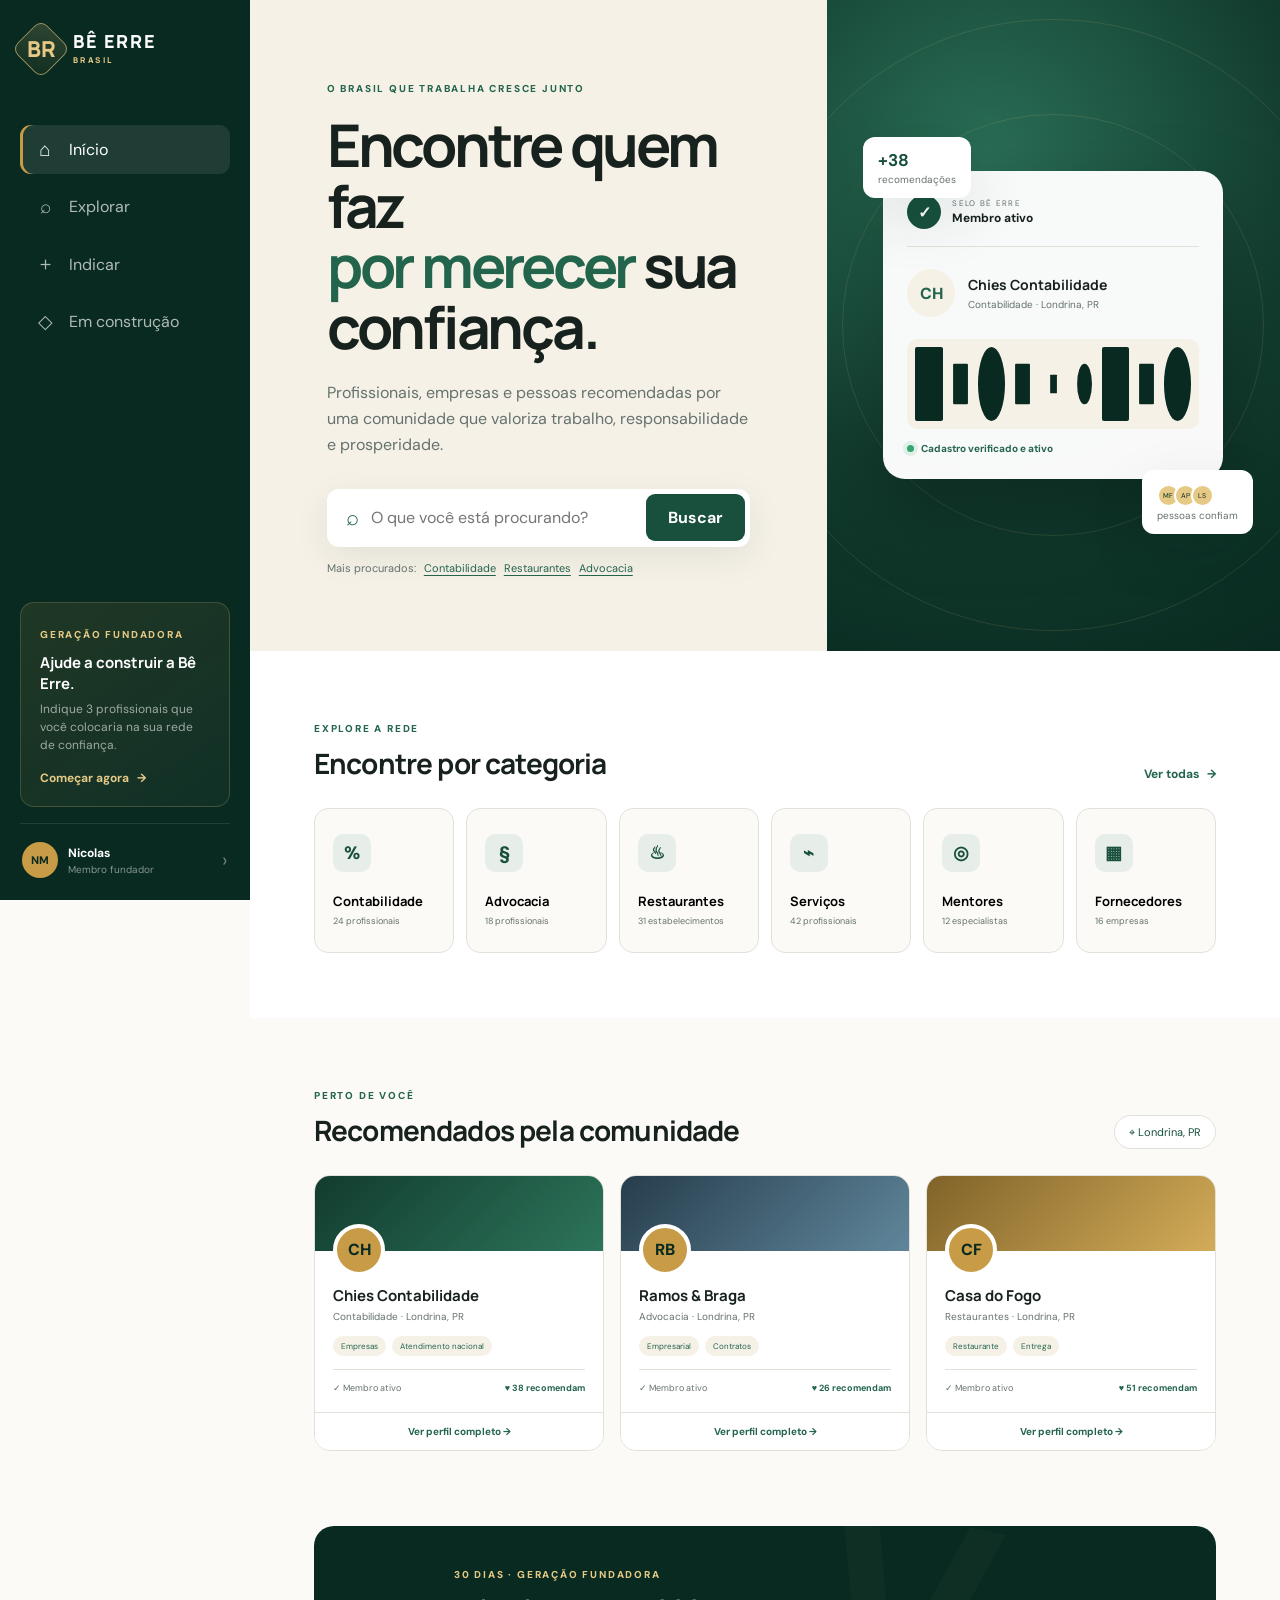
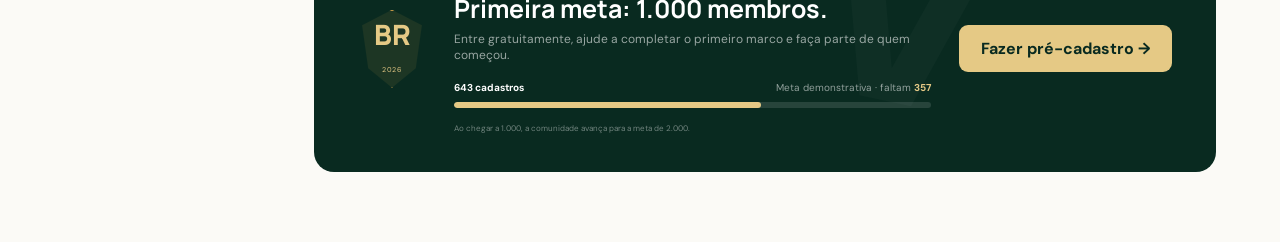
==== index.html @ 3ecce72f "Publish Be Erre Brasil prototype" ====
<!doctype html>
<html lang="pt-BR">
<head>
  <meta charset="UTF-8" />
  <meta name="viewport" content="width=device-width, initial-scale=1.0" />
  <meta name="theme-color" content="#123c2e" />
  <meta name="description" content="Protótipo da Bê Erre Brasil — uma rede de pessoas e negócios de confiança." />
  <title>Bê Erre Brasil — Rede de confiança</title>
  <link rel="preconnect" href="https://fonts.googleapis.com">
  <link rel="preconnect" href="https://fonts.gstatic.com" crossorigin>
  <link href="https://fonts.googleapis.com/css2?family=DM+Sans:wght@400;500;600;700&family=Manrope:wght@600;700;800&display=swap" rel="stylesheet">
  <link rel="stylesheet" href="styles.css" />
</head>
<body>
  <div class="app-shell">
    <aside class="sidebar">
      <a class="brand" href="#" data-nav="inicio" aria-label="Bê Erre Brasil — início">
        <span class="brand-mark" aria-hidden="true"><span>BR</span></span>
        <span class="brand-name">BÊ ERRE<small>BRASIL</small></span>
      </a>

      <nav class="side-nav" aria-label="Navegação principal">
        <button class="nav-item active" data-nav="inicio"><span class="icon">⌂</span>Início</button>
        <button class="nav-item" data-nav="explorar"><span class="icon">⌕</span>Explorar</button>
        <button class="nav-item" data-nav="indicar"><span class="icon">＋</span>Indicar</button>
        <button class="nav-item" data-nav="futuro"><span class="icon">◇</span>Em construção</button>
      </nav>

      <div class="sidebar-card">
        <span class="eyebrow gold">GERAÇÃO FUNDADORA</span>
        <strong>Ajude a construir a Bê Erre.</strong>
        <p>Indique 3 profissionais que você colocaria na sua rede de confiança.</p>
        <button class="text-button" data-nav="indicar">Começar agora <span>→</span></button>
      </div>

      <button class="user-chip" data-nav="perfil">
        <span class="avatar avatar-small">NM</span>
        <span><strong>Nicolas</strong><small>Membro fundador</small></span>
        <span class="chevron">›</span>
      </button>
    </aside>

    <main class="main-content">
      <header class="mobile-header">
        <a class="brand compact" href="#" data-nav="inicio">
          <span class="brand-mark"><span>BR</span></span>
          <span class="brand-name">BÊ ERRE<small>BRASIL</small></span>
        </a>
        <button class="avatar avatar-small" data-nav="perfil" aria-label="Abrir perfil">NM</button>
      </header>

      <section class="view active" id="view-inicio">
        <div class="hero">
          <div class="hero-copy">
            <span class="eyebrow">O BRASIL QUE TRABALHA CRESCE JUNTO</span>
            <h1>Encontre quem faz<br><em>por merecer</em> sua confiança.</h1>
            <p>Profissionais, empresas e pessoas recomendadas por uma comunidade que valoriza trabalho, responsabilidade e prosperidade.</p>
            <div class="search-box" role="search">
              <span class="search-icon">⌕</span>
              <input id="home-search" type="search" placeholder="O que você está procurando?" aria-label="Pesquisar profissionais e empresas" />
              <button id="home-search-button">Buscar</button>
            </div>
            <div class="quick-links">
              <span>Mais procurados:</span>
              <button data-query="Contabilidade">Contabilidade</button>
              <button data-query="Restaurantes">Restaurantes</button>
              <button data-query="Advocacia">Advocacia</button>
            </div>
          </div>
          <div class="hero-visual" aria-label="Demonstração do selo Bê Erre">
            <div class="seal-card floating">
              <div class="seal-top">
                <span class="verified-badge">✓</span>
                <span><small>SELO BÊ ERRE</small><strong>Membro ativo</strong></span>
              </div>
              <div class="seal-profile">
                <div class="avatar business">CH</div>
                <div><strong>Chies Contabilidade</strong><span>Contabilidade · Londrina, PR</span></div>
              </div>
              <div class="qr-demo" aria-hidden="true">
                <span></span><span></span><span></span><span></span><span></span><span></span><span></span><span></span><span></span>
              </div>
              <div class="seal-status"><span class="status-dot"></span> Cadastro verificado e ativo</div>
            </div>
            <div class="trust-note note-one"><strong>+38</strong><span>recomendações</span></div>
            <div class="trust-note note-two"><span class="mini-avatars"><i>MF</i><i>AP</i><i>LS</i></span><span>pessoas confiam</span></div>
          </div>
        </div>

        <div class="section-block categories-section">
          <div class="section-heading">
            <div><span class="eyebrow">EXPLORE A REDE</span><h2>Encontre por categoria</h2></div>
            <button class="link-button" data-nav="explorar">Ver todas <span>→</span></button>
          </div>
          <div class="category-grid">
            <button class="category-card" data-query="Contabilidade"><span class="category-icon">%</span><strong>Contabilidade</strong><small>24 profissionais</small></button>
            <button class="category-card" data-query="Advocacia"><span class="category-icon">§</span><strong>Advocacia</strong><small>18 profissionais</small></button>
            <button class="category-card" data-query="Restaurantes"><span class="category-icon">♨</span><strong>Restaurantes</strong><small>31 estabelecimentos</small></button>
            <button class="category-card" data-query="Serviços"><span class="category-icon">⌁</span><strong>Serviços</strong><small>42 profissionais</small></button>
            <button class="category-card" data-query="Mentoria"><span class="category-icon">◎</span><strong>Mentores</strong><small>12 especialistas</small></button>
            <button class="category-card" data-query="Fornecedores"><span class="category-icon">▦</span><strong>Fornecedores</strong><small>16 empresas</small></button>
          </div>
        </div>

        <div class="section-block">
          <div class="section-heading">
            <div><span class="eyebrow">PERTO DE VOCÊ</span><h2>Recomendados pela comunidade</h2></div>
            <button class="location-pill">⌖ Londrina, PR</button>
          </div>
          <div class="profile-row" id="featured-profiles"></div>
        </div>

        <div class="founder-banner">
          <div class="founder-emblem"><span>BR</span><small>2026</small></div>
          <div class="founder-copy"><span class="eyebrow gold">30 DIAS · GERAÇÃO FUNDADORA</span><h2>Primeira meta: 1.000 membros.</h2><p>Entre gratuitamente, ajude a completar o primeiro marco e faça parte de quem começou.</p><div class="milestone-progress"><div><strong><span id="member-count">643</span> cadastros</strong><span>Meta demonstrativa · faltam <b id="members-left">357</b></span></div><div class="milestone-track"><span id="member-progress" style="width:64.3%"></span></div><small>Ao chegar a 1.000, a comunidade avança para a meta de 2.000.</small></div></div>
          <button class="primary light" id="founder-button">Fazer pré-cadastro <span>→</span></button>
        </div>
      </section>

      <section class="view" id="view-explorar">
        <div class="page-head">
          <div><span class="eyebrow">REDE BÊ ERRE</span><h1>Explore profissionais<br>e empresas.</h1></div>
          <p>Dados demonstrativos para visualização do protótipo.</p>
        </div>
        <div class="explore-toolbar">
          <label class="wide-search"><span>⌕</span><input id="explore-search" type="search" placeholder="Nome, categoria ou serviço" /></label>
          <select id="city-filter" aria-label="Filtrar cidade"><option value="">Todas as cidades</option><option>Londrina</option><option>Maringá</option><option>Curitiba</option><option>Nacional</option></select>
          <select id="mode-filter" aria-label="Filtrar atendimento"><option value="">Todo atendimento</option><option>Presencial</option><option>Online</option><option>Domiciliar</option><option>Entrega</option></select>
        </div>
        <div class="results-summary"><strong id="result-count">0 resultados</strong><span>Ordenados por relevância e confiança</span></div>
        <div class="results-grid" id="results-grid"></div>
      </section>

      <section class="view" id="view-indicar">
        <div class="split-layout">
          <div class="referral-intro">
            <span class="eyebrow">CONSTRUA SUA COMUNIDADE</span>
            <h1>Quem você colocaria na sua <em>rede de confiança?</em></h1>
            <p>Indique profissionais e empresas que merecem ser encontrados. Se ainda não estiverem na Bê Erre, enviaremos um convite em seu nome.</p>
            <div class="progress-card">
              <div class="progress-copy"><strong>Sua meta fundadora</strong><span><b id="referral-count">1</b> de 3 indicações</span></div>
              <div class="progress-track"><span id="referral-progress" style="width:33%"></span></div>
              <div class="indicated-person"><span class="avatar avatar-small amber">RC</span><span><strong>Rafael Costa</strong><small>Convite enviado · Oficina</small></span><i>✓</i></div>
            </div>
          </div>
          <form class="referral-form" id="referral-form">
            <span class="form-step">INDICAÇÃO 02</span>
            <h2>Indique alguém de confiança</h2>
            <p>A empresa só será publicada depois de aceitar o convite.</p>
            <label>Nome da pessoa ou empresa<input required name="name" placeholder="Ex.: Chies Contabilidade" /></label>
            <label>Categoria<select required name="category"><option value="">Selecione uma categoria</option><option>Contabilidade</option><option>Advocacia</option><option>Restaurante</option><option>Prestador de serviço</option><option>Fornecedor</option><option>Influenciador</option><option>Mentor ou palestrante</option><option>Outro</option></select></label>
            <label>Cidade<input required name="city" placeholder="Cidade, UF" /></label>
            <label>WhatsApp ou Instagram <small>opcional</small><input name="contact" placeholder="Como podemos convidar?" /></label>
            <button class="primary full" type="submit">Enviar indicação <span>→</span></button>
            <small class="privacy-note">Ao enviar, você confirma que conhece ou teve uma boa experiência com a indicação.</small>
          </form>
        </div>
      </section>

      <section class="view" id="view-futuro">
        <div class="page-head roadmap-head">
          <div><span class="eyebrow">O QUE ESTAMOS CONSTRUINDO</span><h1>A Bê Erre cresce<br>com seus membros.</h1></div>
          <p>Vote no que geraria mais valor para você. Nenhuma data abaixo representa uma promessa de lançamento.</p>
        </div>
        <div class="roadmap-grid" id="roadmap-grid"></div>
      </section>

      <section class="view" id="view-perfil">
        <div class="member-profile">
          <div class="member-cover">
            <button class="ghost-back" data-nav="inicio">← Voltar</button>
            <div class="member-identity"><span class="avatar avatar-large">NM</span><div><span class="eyebrow gold">MEMBRO FUNDADOR 2026</span><h1>Nicolas Mondadori</h1><p>Londrina, Paraná · Membro desde novembro de 2026</p></div></div>
          </div>
          <div class="member-body">
            <div class="member-main">
              <div class="panel"><div class="panel-head"><h2>Minha participação</h2><span class="status-badge">Ativo</span></div><div class="stats-grid"><div><strong>3</strong><span>Indicações</span></div><div><strong>8</strong><span>Perfis salvos</span></div><div><strong>2</strong><span>Recomendações</span></div></div></div>
              <div class="panel"><div class="panel-head"><h2>Minha Caderneta</h2><button class="link-button" data-nav="explorar">Explorar</button></div><p class="muted">Os profissionais e empresas em quem você confia ficam reunidos aqui.</p><div class="saved-list"><div><span class="avatar avatar-small business">CH</span><span><strong>Chies Contabilidade</strong><small>Contabilidade</small></span><i>›</i></div><div><span class="avatar avatar-small blue">RB</span><span><strong>Ramos & Braga</strong><small>Advocacia empresarial</small></span><i>›</i></div></div></div>
            </div>
            <aside class="member-side"><div class="digital-seal"><span class="eyebrow gold">SEU SELO DIGITAL</span><div class="founder-emblem large"><span>BR</span><small>2026</small></div><h3>Membro Fundador</h3><p>Cadastro demonstrativo ativo</p><div class="seal-code">BERRE-2026-0001</div><button class="primary full" id="verify-my-seal">Verificar meu selo</button></div></aside>
          </div>
        </div>
      </section>
    </main>

    <nav class="bottom-nav" aria-label="Navegação móvel">
      <button class="active" data-nav="inicio"><span>⌂</span>Início</button>
      <button data-nav="explorar"><span>⌕</span>Explorar</button>
      <button class="add-button" data-nav="indicar"><span>＋</span>Indicar</button>
      <button data-nav="futuro"><span>◇</span>Futuro</button>
      <button data-nav="perfil"><span>○</span>Perfil</button>
    </nav>
  </div>

  <dialog id="profile-modal" class="modal">
    <button class="modal-close" data-close aria-label="Fechar">×</button>
    <div id="modal-content"></div>
  </dialog>

  <dialog id="message-modal" class="modal message-modal">
    <button class="modal-close" data-close aria-label="Fechar">×</button>
    <div class="success-icon">✓</div>
    <h2 id="message-title">Tudo certo!</h2>
    <p id="message-copy"></p>
    <button class="primary full" data-close>Continuar</button>
  </dialog>

  <script src="app.js"></script>
</body>
</html>
---- styles.css ----
:root {
  --green-950: #092a20;
  --green-900: #123c2e;
  --green-800: #18503d;
  --green-700: #23644d;
  --gold: #c89b47;
  --gold-light: #e5c985;
  --cream: #f5f1e7;
  --paper: #fbfaf6;
  --ink: #17211d;
  --muted: #65726d;
  --line: #e2e1d9;
  --white: #fff;
  --shadow: 0 20px 60px rgba(9, 42, 32, .10);
  --radius: 18px;
}

* { box-sizing: border-box; }
html { scroll-behavior: smooth; }
body { margin: 0; color: var(--ink); background: var(--paper); font-family: "DM Sans", sans-serif; -webkit-font-smoothing: antialiased; }
button, input, select { font: inherit; }
button { cursor: pointer; }
.app-shell { min-height: 100vh; }
.sidebar { position: fixed; inset: 0 auto 0 0; width: 250px; background: var(--green-950); color: white; padding: 28px 20px 22px; display: flex; flex-direction: column; z-index: 20; }
.brand { display: inline-flex; align-items: center; gap: 11px; color: inherit; text-decoration: none; }
.brand-mark { width: 42px; height: 42px; display: grid; place-items: center; border: 1px solid rgba(229,201,133,.65); transform: rotate(45deg); border-radius: 9px; background: linear-gradient(145deg, rgba(229,201,133,.18), rgba(200,155,71,.04)); }
.brand-mark span { font-family: Manrope, sans-serif; font-weight: 800; color: var(--gold-light); transform: rotate(-45deg); font-size: 22px; }
.brand-name { font-family: Manrope, sans-serif; font-size: 18px; font-weight: 800; line-height: .85; letter-spacing: .09em; }
.brand-name small { display: block; color: var(--gold-light); font-size: 8px; letter-spacing: .3em; margin-top: 7px; }
.side-nav { display: grid; gap: 8px; margin-top: 55px; }
.nav-item { display: flex; align-items: center; gap: 13px; border: 0; border-radius: 11px; color: rgba(255,255,255,.68); background: transparent; padding: 12px 14px; text-align: left; transition: .2s; }
.nav-item:hover, .nav-item.active { color: white; background: rgba(255,255,255,.09); }
.nav-item.active { box-shadow: inset 3px 0 var(--gold); }
.icon { font-size: 19px; width: 22px; text-align: center; }
.sidebar-card { margin-top: auto; padding: 19px; border: 1px solid rgba(229,201,133,.2); border-radius: 14px; background: linear-gradient(145deg, rgba(200,155,71,.12), rgba(255,255,255,.03)); }
.sidebar-card strong { font-family: Manrope, sans-serif; display: block; margin: 9px 0 6px; font-size: 15px; }
.sidebar-card p { color: rgba(255,255,255,.58); font-size: 12px; line-height: 1.5; margin: 0 0 12px; }
.text-button, .link-button { color: var(--gold-light); border: 0; background: none; padding: 0; font-weight: 700; font-size: 12px; }
.text-button span, .link-button span { margin-left: 5px; }
.user-chip { margin-top: 16px; border: 0; border-top: 1px solid rgba(255,255,255,.1); padding: 18px 2px 0; color: white; background: transparent; display: flex; align-items: center; gap: 10px; text-align: left; }
.user-chip > span:nth-child(2) { flex: 1; }
.user-chip strong, .user-chip small { display: block; }
.user-chip strong { font-size: 12px; }.user-chip small { color: rgba(255,255,255,.5); font-size: 10px; margin-top: 2px; }
.chevron { color: rgba(255,255,255,.4); font-size: 20px; }
.main-content { margin-left: 250px; min-height: 100vh; }
.mobile-header, .bottom-nav { display: none; }
.view { display: none; animation: fade .35s ease; }
.view.active { display: block; }
@keyframes fade { from { opacity: 0; transform: translateY(4px); } to { opacity: 1; transform: none; } }
.hero { min-height: 550px; background: var(--cream); display: grid; grid-template-columns: 1.12fr .88fr; overflow: hidden; }
.hero-copy { padding: 76px clamp(35px, 6vw, 95px); align-self: center; }
.eyebrow { font-size: 10px; line-height: 1.2; font-weight: 800; letter-spacing: .18em; color: var(--green-700); }
.eyebrow.gold { color: var(--gold-light); }
h1, h2, h3 { font-family: Manrope, sans-serif; margin-top: 0; }
.hero h1 { font-size: clamp(42px, 4.6vw, 70px); line-height: 1.03; letter-spacing: -.055em; margin: 18px 0 22px; max-width: 710px; }
.hero h1 em, .referral-intro h1 em { color: var(--green-700); font-style: normal; }
.hero-copy > p { color: var(--muted); max-width: 630px; line-height: 1.65; font-size: 16px; }
.search-box { height: 58px; max-width: 650px; border-radius: 12px; background: white; box-shadow: 0 10px 35px rgba(9,42,32,.08); display: flex; align-items: center; padding: 5px; margin-top: 30px; }
.search-icon { color: var(--green-700); font-size: 22px; margin: 0 10px 0 14px; }
.search-box input { flex: 1; min-width: 0; border: 0; outline: 0; color: var(--ink); }
.search-box button, .primary { border: 0; border-radius: 9px; color: white; background: var(--green-800); font-weight: 700; padding: 13px 22px; transition: .2s; }
.search-box button:hover, .primary:hover { background: var(--green-700); transform: translateY(-1px); }
.quick-links { margin-top: 14px; display: flex; align-items: center; flex-wrap: wrap; gap: 8px; color: var(--muted); font-size: 11px; }
.quick-links button { border: 0; background: transparent; color: var(--green-700); padding: 0; text-decoration: underline; text-underline-offset: 3px; }
.hero-visual { background: radial-gradient(circle at 35% 25%, #2a6f57, var(--green-900) 56%, var(--green-950)); position: relative; display: grid; place-items: center; min-height: 550px; overflow: hidden; }
.hero-visual::before, .hero-visual::after { content:""; position: absolute; border: 1px solid rgba(229,201,133,.13); border-radius: 50%; width: 420px; height: 420px; }
.hero-visual::after { width: 610px; height: 610px; }
.seal-card { width: min(390px, 75%); background: rgba(255,255,255,.97); border-radius: 22px; padding: 24px; box-shadow: 0 35px 80px rgba(0,0,0,.28); position: relative; z-index: 2; }
.floating { animation: floating 4s ease-in-out infinite; }
@keyframes floating { 50% { transform: translateY(-8px) rotate(.3deg); } }
.seal-top { display: flex; align-items: center; gap: 11px; border-bottom: 1px solid var(--line); padding-bottom: 17px; }
.seal-top small, .seal-top strong { display: block; }.seal-top small { font-size: 8px; letter-spacing: .16em; color: var(--muted); }.seal-top strong { font-size: 12px; margin-top: 2px; }
.verified-badge { display: grid; place-items: center; width: 34px; height: 34px; border-radius: 50%; background: var(--green-800); color: white; font-weight: 800; }
.seal-profile { display: flex; align-items: center; gap: 13px; padding: 22px 0; }
.seal-profile strong, .seal-profile span { display: block; }.seal-profile strong { font-family: Manrope, sans-serif; font-size: 14px; }.seal-profile span { color: var(--muted); font-size: 10px; margin-top: 4px; }
.avatar { border: 0; display: grid; place-items: center; border-radius: 50%; background: var(--gold); color: var(--green-950); font-weight: 800; flex: none; }
.avatar-small { width: 36px; height: 36px; font-size: 11px; }.avatar-large { width: 86px; height: 86px; font-size: 22px; }.avatar.business { width: 48px; height: 48px; background: var(--cream); color: var(--green-700); }.avatar.blue { background: #dfe8f0; color: #345066; }.avatar.amber { background: #f1dfb4; color: #6c4e16; }
.qr-demo { width: 100%; height: 90px; display: grid; grid-template-columns: repeat(9, 1fr); gap: 4px; padding: 8px; background: var(--cream); border-radius: 10px; overflow: hidden; }
.qr-demo span { background: var(--green-950); border-radius: 2px; }.qr-demo span:nth-child(2n) { transform: scale(.55); }.qr-demo span:nth-child(3n) { border-radius: 50%; }.qr-demo span:nth-child(5) { transform: scale(.25); }
.seal-status { color: var(--green-700); font-size: 10px; font-weight: 700; padding-top: 13px; display: flex; align-items: center; gap: 7px; }.status-dot { width: 7px; height: 7px; border-radius: 50%; background: #36a66e; box-shadow: 0 0 0 4px rgba(54,166,110,.12); }
.trust-note { position: absolute; z-index: 3; background: white; border-radius: 12px; padding: 12px 15px; box-shadow: var(--shadow); font-size: 10px; }
.trust-note strong, .trust-note span { display: block; }.trust-note strong { font-size: 17px; color: var(--green-800); }.trust-note span { color: var(--muted); margin-top: 2px; }
.note-one { left: 8%; top: 21%; }.note-two { right: 6%; bottom: 18%; }
.mini-avatars { display: flex !important; }.mini-avatars i { width: 23px; height: 23px; margin-right: -6px; border-radius: 50%; display: grid; place-items: center; background: var(--gold-light); border: 2px solid white; font-size: 7px; font-style: normal; color: var(--green-950); }
.section-block { padding: 65px clamp(28px, 5vw, 78px); }.categories-section { background: white; }
.section-heading { display: flex; align-items: end; justify-content: space-between; gap: 20px; margin-bottom: 26px; }
.section-heading h2 { font-size: 28px; letter-spacing: -.03em; margin: 7px 0 0; }
.link-button { color: var(--green-700); font-size: 12px; }
.category-grid { display: grid; grid-template-columns: repeat(6, 1fr); gap: 12px; }
.category-card { text-align: left; border: 1px solid var(--line); border-radius: 14px; background: var(--paper); padding: 18px; min-height: 145px; transition: .2s; }
.category-card:hover { border-color: var(--gold); transform: translateY(-3px); box-shadow: 0 14px 35px rgba(9,42,32,.07); }
.category-icon { display: grid; place-items: center; width: 38px; height: 38px; background: #e7eee9; color: var(--green-800); border-radius: 10px; font-weight: 800; font-size: 18px; margin-bottom: 20px; }
.category-card strong, .category-card small { display: block; }.category-card strong { font-family: Manrope, sans-serif; font-size: 13px; }.category-card small { color: var(--muted); font-size: 9px; margin-top: 5px; }
.location-pill { border: 1px solid var(--line); border-radius: 999px; background: white; padding: 9px 14px; font-size: 11px; color: var(--green-800); }
.profile-row, .results-grid { display: grid; grid-template-columns: repeat(3, 1fr); gap: 16px; }
.profile-card { background: white; border: 1px solid var(--line); border-radius: 16px; overflow: hidden; transition: .2s; }
.profile-card:hover { transform: translateY(-3px); box-shadow: var(--shadow); }
.profile-cover { height: 75px; background: linear-gradient(135deg, var(--green-900), #2c745a); position: relative; }.profile-cover.gold-cover { background: linear-gradient(135deg, #806329, #d3ac59); }.profile-cover.blue-cover { background: linear-gradient(135deg, #263d4c, #60869b); }
.profile-card .avatar { position: absolute; left: 18px; bottom: -25px; width: 52px; height: 52px; border: 4px solid white; }
.profile-card-body { padding: 34px 18px 18px; }.profile-card h3 { font-size: 15px; margin: 0 0 4px; }.profile-card p { font-size: 10px; color: var(--muted); margin: 0; }.profile-tags { display: flex; gap: 6px; flex-wrap: wrap; margin: 13px 0; }.profile-tags span { padding: 5px 8px; border-radius: 999px; background: var(--cream); font-size: 8px; color: var(--green-700); }
.profile-meta { padding-top: 12px; border-top: 1px solid var(--line); display: flex; justify-content: space-between; align-items: center; font-size: 9px; color: var(--muted); }.recommendations { color: var(--green-700); font-weight: 700; }
.profile-card button.open-profile { width: 100%; border: 0; border-top: 1px solid var(--line); background: white; padding: 12px; color: var(--green-700); font-weight: 700; font-size: 10px; }
.founder-banner { margin: 10px clamp(28px, 5vw, 78px) 70px; padding: 36px 44px; background: var(--green-950); color: white; border-radius: 20px; display: grid; grid-template-columns: auto 1fr auto; align-items: center; gap: 28px; overflow: hidden; position: relative; }
.founder-banner::after { content:"V"; position:absolute; right:25%; top:-100px; font-family:Manrope; font-size:260px; font-weight:800; color:rgba(255,255,255,.025); transform:rotate(12deg); }
.founder-emblem { width: 68px; height: 78px; display: grid; place-items: center; border: 1px solid var(--gold); color: var(--gold-light); clip-path: polygon(50% 0, 94% 20%, 85% 75%, 50% 100%, 15% 75%, 6% 20%); background: rgba(200,155,71,.1); }.founder-emblem span { font-family: Manrope; font-size: 28px; font-weight: 800; grid-area: 1/1; }.founder-emblem small { font-size: 7px; letter-spacing: .1em; align-self: end; margin-bottom: 13px; }
.founder-copy h2 { font-size: 25px; margin: 8px 0 5px; }.founder-copy p { color: rgba(255,255,255,.58); font-size: 12px; margin: 0; }.primary.light { background: var(--gold-light); color: var(--green-950); position: relative; z-index: 2; }
.milestone-progress { max-width: 560px; margin-top: 18px; }.milestone-progress > div:first-child { display: flex; justify-content: space-between; gap: 15px; font-size: 10px; color: rgba(255,255,255,.55); }.milestone-progress > div:first-child strong { color: white; }.milestone-progress > div:first-child b { color: var(--gold-light); }.milestone-track { height: 6px; margin: 8px 0 7px; background: rgba(255,255,255,.12); border-radius: 99px; overflow: hidden; }.milestone-track span { display: block; height: 100%; background: var(--gold-light); border-radius: inherit; }.milestone-progress small { color: rgba(255,255,255,.42); font-size: 8px; }
.page-head { padding: 65px clamp(28px, 5vw, 78px) 36px; display: flex; align-items: end; justify-content: space-between; gap: 30px; background: var(--cream); }.page-head h1 { font-size: clamp(35px,4vw,55px); letter-spacing: -.055em; line-height: 1.05; margin: 13px 0 0; }.page-head > p { max-width: 370px; color: var(--muted); font-size: 12px; line-height: 1.6; }
.explore-toolbar { padding: 28px clamp(28px, 5vw, 78px); display: grid; grid-template-columns: 1fr 190px 190px; gap: 10px; background: white; border-bottom: 1px solid var(--line); }.wide-search { display: flex; align-items: center; gap: 10px; padding: 0 15px; border: 1px solid var(--line); border-radius: 10px; }.wide-search input { width: 100%; border: 0; outline: 0; height: 44px; }.explore-toolbar select { border: 1px solid var(--line); border-radius: 10px; padding: 0 12px; background: white; color: var(--ink); }
.results-summary { padding: 30px clamp(28px, 5vw, 78px) 15px; display: flex; justify-content: space-between; font-size: 11px; color: var(--muted); }.results-summary strong { color: var(--ink); }.results-grid { padding: 0 clamp(28px, 5vw, 78px) 70px; }
.split-layout { min-height: 100vh; display: grid; grid-template-columns: 1fr 1fr; }.referral-intro { padding: 80px clamp(35px,7vw,100px); background: var(--green-950); color: white; }.referral-intro h1 { font-size: clamp(40px,4vw,62px); line-height: 1.04; letter-spacing: -.055em; margin: 18px 0 22px; }.referral-intro h1 em { color: var(--gold-light); }.referral-intro > p { color: rgba(255,255,255,.62); line-height: 1.7; max-width: 570px; }
.progress-card { margin-top: 50px; border: 1px solid rgba(255,255,255,.13); border-radius: 16px; padding: 20px; background: rgba(255,255,255,.05); }.progress-copy { display:flex; justify-content:space-between; font-size:11px; }.progress-copy span { color: rgba(255,255,255,.55); }.progress-copy b { color: var(--gold-light); }.progress-track { height: 5px; border-radius: 999px; background: rgba(255,255,255,.1); margin: 15px 0 20px; overflow:hidden; }.progress-track span { display:block; height:100%; background:var(--gold); border-radius:inherit; transition:.3s; }.indicated-person { display:flex; align-items:center; gap:10px; padding-top:15px; border-top:1px solid rgba(255,255,255,.1); }.indicated-person > span:nth-child(2) { flex:1; }.indicated-person strong, .indicated-person small { display:block; }.indicated-person strong { font-size:11px; }.indicated-person small { color:rgba(255,255,255,.45); font-size:9px; margin-top:3px; }.indicated-person i { color:var(--gold-light); font-style:normal; }
.referral-form { align-self: center; width: min(520px, calc(100% - 70px)); margin: 50px auto; }.form-step { font-size:9px; letter-spacing:.15em; font-weight:800; color:var(--gold); }.referral-form h2 { font-size:30px; margin:10px 0 6px; }.referral-form > p { color:var(--muted); font-size:12px; margin-bottom:30px; }.referral-form label { display:block; font-weight:700; font-size:11px; margin:14px 0; }.referral-form label small { color:var(--muted); font-weight:400; float:right; }.referral-form input,.referral-form select { display:block; width:100%; height:46px; margin-top:7px; border:1px solid var(--line); border-radius:9px; padding:0 12px; outline:0; background:white; }.referral-form input:focus,.referral-form select:focus { border-color:var(--green-700); box-shadow:0 0 0 3px rgba(35,100,77,.08); }.full { width:100%; }.privacy-note { display:block; text-align:center; color:var(--muted); font-size:8px; line-height:1.4; margin-top:10px; }
.roadmap-head { background:var(--green-950); color:white; }.roadmap-head .eyebrow { color:var(--gold-light); }.roadmap-head > p { color:rgba(255,255,255,.5); }.roadmap-grid { display:grid; grid-template-columns:repeat(3,1fr); gap:16px; padding:50px clamp(28px,5vw,78px) 75px; }.roadmap-card { border:1px solid var(--line); border-radius:16px; background:white; padding:24px; min-height:250px; display:flex; flex-direction:column; }.roadmap-icon { width:43px; height:43px; border-radius:12px; display:grid; place-items:center; background:var(--cream); color:var(--green-700); font-size:19px; }.roadmap-card .state { margin:18px 0 8px; font-size:8px; font-weight:800; letter-spacing:.14em; color:var(--gold); }.roadmap-card h3 { font-size:18px; margin:0 0 8px; }.roadmap-card p { color:var(--muted); font-size:11px; line-height:1.55; margin:0 0 20px; }.vote-button { margin-top:auto; border:1px solid var(--line); border-radius:9px; padding:10px; background:white; color:var(--green-700); font-size:10px; font-weight:700; }.vote-button.voted { background:var(--green-800); color:white; border-color:var(--green-800); }
.member-cover { background:var(--green-950); color:white; padding:38px clamp(28px,5vw,78px) 45px; }.ghost-back { color:rgba(255,255,255,.55); background:none; border:0; padding:0; font-size:11px; }.member-identity { display:flex; align-items:center; gap:20px; margin-top:45px; }.member-identity h1 { font-size:38px; margin:8px 0 4px; }.member-identity p { color:rgba(255,255,255,.5); font-size:11px; margin:0; }.member-body { padding:35px clamp(28px,5vw,78px) 70px; display:grid; grid-template-columns:1fr 280px; gap:24px; }.member-main { display:grid; gap:18px; }.panel { border:1px solid var(--line); background:white; border-radius:15px; padding:22px; }.panel-head { display:flex; justify-content:space-between; align-items:center; }.panel h2 { font-size:18px; margin:0; }.status-badge { padding:5px 9px; border-radius:999px; background:#e2f2e9; color:#287650; font-size:8px; font-weight:800; }.stats-grid { display:grid; grid-template-columns:repeat(3,1fr); margin-top:22px; border-top:1px solid var(--line); }.stats-grid div { padding:20px 0 0; }.stats-grid strong,.stats-grid span { display:block; }.stats-grid strong { font:800 26px Manrope; }.stats-grid span { color:var(--muted); font-size:9px; }.muted { color:var(--muted); font-size:11px; }.saved-list { display:grid; gap:10px; margin-top:18px; }.saved-list > div { display:flex; align-items:center; gap:10px; padding:10px; background:var(--paper); border-radius:10px; }.saved-list > div > span:nth-child(2) { flex:1; }.saved-list strong,.saved-list small { display:block; }.saved-list strong { font-size:10px; }.saved-list small { color:var(--muted); font-size:8px; margin-top:2px; }.saved-list i { font-style:normal; color:var(--muted); }.digital-seal { text-align:center; background:var(--green-950); color:white; border-radius:17px; padding:25px 20px; }.founder-emblem.large { width:90px; height:105px; margin:22px auto 15px; }.digital-seal h3 { margin:0 0 5px; }.digital-seal p { font-size:9px; color:rgba(255,255,255,.5); }.seal-code { font:700 10px monospace; letter-spacing:.08em; padding:9px; margin:18px 0; border:1px dashed rgba(229,201,133,.3); color:var(--gold-light); }
.modal { border:0; border-radius:20px; padding:0; width:min(580px,calc(100% - 30px)); max-height:90vh; overflow:auto; box-shadow:0 30px 100px rgba(0,0,0,.35); }.modal::backdrop { background:rgba(5,24,18,.72); backdrop-filter:blur(4px); }.modal-close { position:absolute; right:15px; top:13px; width:32px; height:32px; border-radius:50%; border:0; background:rgba(255,255,255,.85); font-size:20px; z-index:4; }.modal-profile-cover { height:125px; background:linear-gradient(135deg,var(--green-900),#34785f); }.modal-profile-main { padding:0 30px 30px; }.modal-profile-main > .avatar { width:75px; height:75px; margin-top:-38px; border:5px solid white; position:relative; }.modal-profile-main h2 { font-size:25px; margin:15px 0 4px; }.modal-profile-main .subtitle { color:var(--muted); font-size:11px; }.verified-line { display:flex; gap:6px; flex-wrap:wrap; margin:16px 0; }.verified-line span { padding:6px 9px; background:#e6f1eb; color:var(--green-700); border-radius:999px; font-size:8px; font-weight:700; }.modal-description { color:var(--muted); font-size:12px; line-height:1.6; }.modal-info { display:grid; grid-template-columns:1fr 1fr; gap:10px; margin:20px 0; }.modal-info div { background:var(--paper); border-radius:10px; padding:12px; }.modal-info strong,.modal-info span { display:block; }.modal-info strong { font-size:9px; }.modal-info span { color:var(--muted); font-size:9px; margin-top:3px; }.modal-actions { display:grid; grid-template-columns:1fr 1fr; gap:9px; }.secondary { border:1px solid var(--green-800); border-radius:9px; background:white; color:var(--green-800); font-weight:700; }.message-modal { text-align:center; padding:45px 35px 30px; }.success-icon { width:55px; height:55px; display:grid; place-items:center; margin:0 auto 18px; border-radius:50%; color:white; background:var(--green-700); font-weight:800; font-size:22px; }.message-modal h2 { margin-bottom:8px; }.message-modal p { color:var(--muted); font-size:12px; line-height:1.6; margin:0 0 24px; }

@media (max-width: 1100px) {
  .category-grid { grid-template-columns:repeat(3,1fr); }
  .profile-row,.results-grid { grid-template-columns:repeat(2,1fr); }
  .roadmap-grid { grid-template-columns:repeat(2,1fr); }
  .hero { grid-template-columns:1fr; }.hero-visual { min-height:420px; }.hero-copy { padding-bottom:50px; }
}

@media (max-width: 760px) {
  body { padding-bottom:72px; }.sidebar { display:none; }.main-content { margin-left:0; }.mobile-header { height:69px; display:flex; align-items:center; justify-content:space-between; padding:0 18px; background:var(--green-950); color:white; position:sticky; top:0; z-index:15; }.brand.compact .brand-mark { width:34px; height:34px; }.brand.compact .brand-mark span { font-size:18px; }.brand.compact .brand-name { font-size:15px; }
  .bottom-nav { position:fixed; inset:auto 0 0; height:68px; z-index:30; display:grid; grid-template-columns:repeat(5,1fr); background:white; border-top:1px solid var(--line); box-shadow:0 -8px 30px rgba(9,42,32,.08); }.bottom-nav button { border:0; background:white; color:#7b8580; font-size:8px; display:flex; flex-direction:column; align-items:center; justify-content:center; gap:4px; }.bottom-nav button span { font-size:18px; line-height:1; }.bottom-nav button.active { color:var(--green-800); }.bottom-nav .add-button span { width:36px; height:36px; border-radius:12px; display:grid; place-items:center; color:white; background:var(--green-800); margin-top:-19px; box-shadow:0 7px 18px rgba(24,80,61,.25); }.bottom-nav .add-button { color:var(--green-800); }
  .hero { min-height:auto; }.hero-copy { padding:48px 20px 38px; }.hero h1 { font-size:39px; }.hero-copy > p { font-size:14px; }.search-box { height:54px; }.search-box button { padding:12px 15px; }.hero-visual { min-height:365px; }.seal-card { width:78%; padding:19px; }.trust-note { padding:9px 11px; }.note-one { left:3%; top:15%; }.note-two { right:2%; bottom:12%; }
  .section-block { padding:46px 18px; }.section-heading { align-items:center; }.section-heading h2 { font-size:22px; }.category-grid { grid-template-columns:repeat(2,1fr); gap:9px; }.category-card { min-height:125px; padding:15px; }.profile-row,.results-grid { grid-template-columns:1fr; }.founder-banner { margin:0 18px 50px; padding:28px 22px; grid-template-columns:auto 1fr; gap:17px; }.founder-banner .primary { grid-column:1/-1; width:100%; }.founder-copy h2 { font-size:20px; }.milestone-progress > div:first-child { display:block; }.milestone-progress > div:first-child span { display:block; margin-top:3px; }
  .page-head { padding:44px 20px 28px; display:block; }.page-head h1 { font-size:38px; }.page-head > p { margin-top:20px; }.explore-toolbar { padding:18px; grid-template-columns:1fr 1fr; }.wide-search { grid-column:1/-1; }.explore-toolbar select { height:42px; min-width:0; width:100%; font-size:10px; }.results-summary { padding:25px 18px 13px; }.results-summary span { display:none; }.results-grid { padding:0 18px 50px; }
  .split-layout { grid-template-columns:1fr; }.referral-intro { padding:45px 20px; min-height:auto; }.referral-intro h1 { font-size:39px; }.progress-card { margin-top:32px; }.referral-form { width:calc(100% - 40px); margin:42px auto; }.roadmap-grid { grid-template-columns:1fr; padding:30px 18px 50px; }.roadmap-card { min-height:220px; }
  .member-cover { padding:25px 20px 35px; }.member-identity { align-items:flex-start; margin-top:35px; }.member-identity h1 { font-size:27px; }.member-identity .avatar-large { width:66px; height:66px; }.member-body { padding:22px 18px 50px; grid-template-columns:1fr; }.member-side { order:-1; }.digital-seal { max-width:340px; width:100%; margin:auto; }.stats-grid { gap:10px; }.modal-actions { grid-template-columns:1fr; }
}
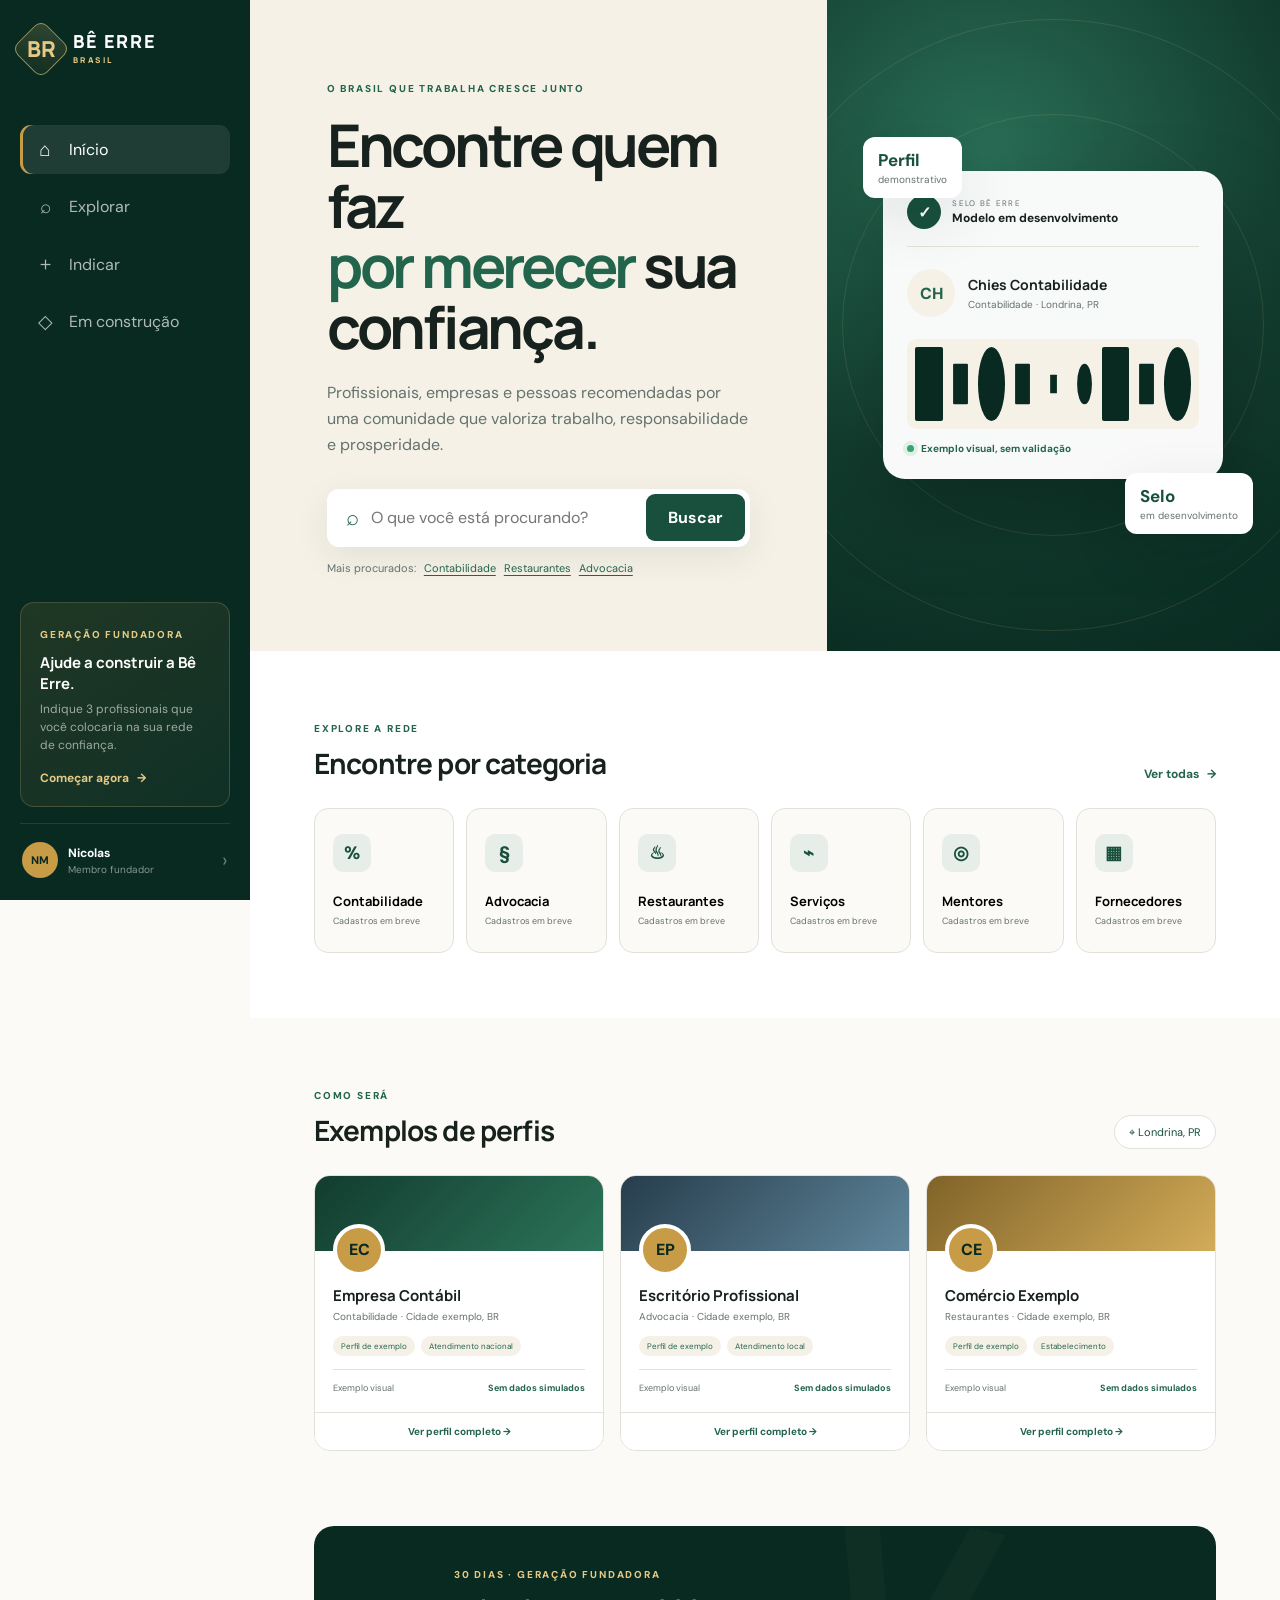
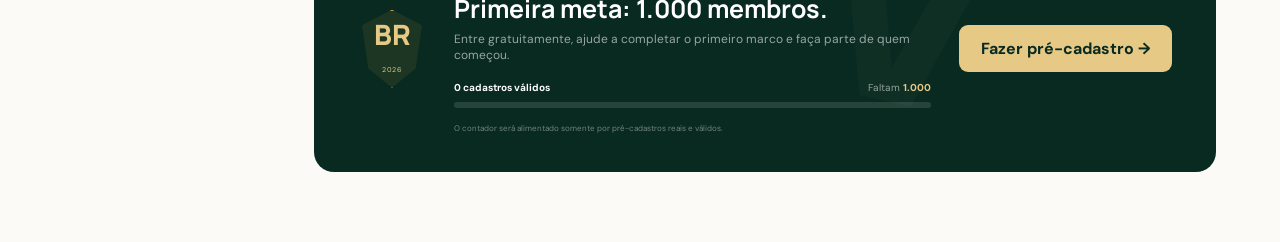
==== commit c3e3cd13: "Remove simulated metrics and trust claims" ====
--- a/index.html
+++ b/index.html
@@ -71,7 +71,7 @@
             <div class="seal-card floating">
               <div class="seal-top">
                 <span class="verified-badge">✓</span>
-                <span><small>SELO BÊ ERRE</small><strong>Membro ativo</strong></span>
+                <span><small>SELO BÊ ERRE</small><strong>Modelo em desenvolvimento</strong></span>
               </div>
               <div class="seal-profile">
                 <div class="avatar business">CH</div>
@@ -80,10 +80,10 @@
               <div class="qr-demo" aria-hidden="true">
                 <span></span><span></span><span></span><span></span><span></span><span></span><span></span><span></span><span></span>
               </div>
-              <div class="seal-status"><span class="status-dot"></span> Cadastro verificado e ativo</div>
-            </div>
-            <div class="trust-note note-one"><strong>+38</strong><span>recomendações</span></div>
-            <div class="trust-note note-two"><span class="mini-avatars"><i>MF</i><i>AP</i><i>LS</i></span><span>pessoas confiam</span></div>
+              <div class="seal-status"><span class="status-dot"></span> Exemplo visual, sem validação</div>
+            </div>
+            <div class="trust-note note-one"><strong>Perfil</strong><span>demonstrativo</span></div>
+            <div class="trust-note note-two"><strong>Selo</strong><span>em desenvolvimento</span></div>
           </div>
         </div>
 
@@ -93,18 +93,18 @@
             <button class="link-button" data-nav="explorar">Ver todas <span>→</span></button>
           </div>
           <div class="category-grid">
-            <button class="category-card" data-query="Contabilidade"><span class="category-icon">%</span><strong>Contabilidade</strong><small>24 profissionais</small></button>
-            <button class="category-card" data-query="Advocacia"><span class="category-icon">§</span><strong>Advocacia</strong><small>18 profissionais</small></button>
-            <button class="category-card" data-query="Restaurantes"><span class="category-icon">♨</span><strong>Restaurantes</strong><small>31 estabelecimentos</small></button>
-            <button class="category-card" data-query="Serviços"><span class="category-icon">⌁</span><strong>Serviços</strong><small>42 profissionais</small></button>
-            <button class="category-card" data-query="Mentoria"><span class="category-icon">◎</span><strong>Mentores</strong><small>12 especialistas</small></button>
-            <button class="category-card" data-query="Fornecedores"><span class="category-icon">▦</span><strong>Fornecedores</strong><small>16 empresas</small></button>
+            <button class="category-card" data-query="Contabilidade"><span class="category-icon">%</span><strong>Contabilidade</strong><small>Cadastros em breve</small></button>
+            <button class="category-card" data-query="Advocacia"><span class="category-icon">§</span><strong>Advocacia</strong><small>Cadastros em breve</small></button>
+            <button class="category-card" data-query="Restaurantes"><span class="category-icon">♨</span><strong>Restaurantes</strong><small>Cadastros em breve</small></button>
+            <button class="category-card" data-query="Serviços"><span class="category-icon">⌁</span><strong>Serviços</strong><small>Cadastros em breve</small></button>
+            <button class="category-card" data-query="Mentoria"><span class="category-icon">◎</span><strong>Mentores</strong><small>Cadastros em breve</small></button>
+            <button class="category-card" data-query="Fornecedores"><span class="category-icon">▦</span><strong>Fornecedores</strong><small>Cadastros em breve</small></button>
           </div>
         </div>
 
         <div class="section-block">
           <div class="section-heading">
-            <div><span class="eyebrow">PERTO DE VOCÊ</span><h2>Recomendados pela comunidade</h2></div>
+            <div><span class="eyebrow">COMO SERÁ</span><h2>Exemplos de perfis</h2></div>
             <button class="location-pill">⌖ Londrina, PR</button>
           </div>
           <div class="profile-row" id="featured-profiles"></div>
@@ -112,7 +112,7 @@
 
         <div class="founder-banner">
           <div class="founder-emblem"><span>BR</span><small>2026</small></div>
-          <div class="founder-copy"><span class="eyebrow gold">30 DIAS · GERAÇÃO FUNDADORA</span><h2>Primeira meta: 1.000 membros.</h2><p>Entre gratuitamente, ajude a completar o primeiro marco e faça parte de quem começou.</p><div class="milestone-progress"><div><strong><span id="member-count">643</span> cadastros</strong><span>Meta demonstrativa · faltam <b id="members-left">357</b></span></div><div class="milestone-track"><span id="member-progress" style="width:64.3%"></span></div><small>Ao chegar a 1.000, a comunidade avança para a meta de 2.000.</small></div></div>
+          <div class="founder-copy"><span class="eyebrow gold">30 DIAS · GERAÇÃO FUNDADORA</span><h2>Primeira meta: 1.000 membros.</h2><p>Entre gratuitamente, ajude a completar o primeiro marco e faça parte de quem começou.</p><div class="milestone-progress"><div><strong><span id="member-count">0</span> cadastros válidos</strong><span>Faltam <b id="members-left">1.000</b></span></div><div class="milestone-track"><span id="member-progress" style="width:0%"></span></div><small>O contador será alimentado somente por pré-cadastros reais e válidos.</small></div></div>
           <button class="primary light" id="founder-button">Fazer pré-cadastro <span>→</span></button>
         </div>
       </section>
@@ -138,9 +138,8 @@
             <h1>Quem você colocaria na sua <em>rede de confiança?</em></h1>
             <p>Indique profissionais e empresas que merecem ser encontrados. Se ainda não estiverem na Bê Erre, enviaremos um convite em seu nome.</p>
             <div class="progress-card">
-              <div class="progress-copy"><strong>Sua meta fundadora</strong><span><b id="referral-count">1</b> de 3 indicações</span></div>
-              <div class="progress-track"><span id="referral-progress" style="width:33%"></span></div>
-              <div class="indicated-person"><span class="avatar avatar-small amber">RC</span><span><strong>Rafael Costa</strong><small>Convite enviado · Oficina</small></span><i>✓</i></div>
+              <div class="progress-copy"><strong>Sua meta fundadora</strong><span><b id="referral-count">0</b> de 3 indicações</span></div>
+              <div class="progress-track"><span id="referral-progress" style="width:0%"></span></div>
             </div>
           </div>
           <form class="referral-form" id="referral-form">
@@ -173,10 +172,10 @@
           </div>
           <div class="member-body">
             <div class="member-main">
-              <div class="panel"><div class="panel-head"><h2>Minha participação</h2><span class="status-badge">Ativo</span></div><div class="stats-grid"><div><strong>3</strong><span>Indicações</span></div><div><strong>8</strong><span>Perfis salvos</span></div><div><strong>2</strong><span>Recomendações</span></div></div></div>
-              <div class="panel"><div class="panel-head"><h2>Minha Caderneta</h2><button class="link-button" data-nav="explorar">Explorar</button></div><p class="muted">Os profissionais e empresas em quem você confia ficam reunidos aqui.</p><div class="saved-list"><div><span class="avatar avatar-small business">CH</span><span><strong>Chies Contabilidade</strong><small>Contabilidade</small></span><i>›</i></div><div><span class="avatar avatar-small blue">RB</span><span><strong>Ramos & Braga</strong><small>Advocacia empresarial</small></span><i>›</i></div></div></div>
-            </div>
-            <aside class="member-side"><div class="digital-seal"><span class="eyebrow gold">SEU SELO DIGITAL</span><div class="founder-emblem large"><span>BR</span><small>2026</small></div><h3>Membro Fundador</h3><p>Cadastro demonstrativo ativo</p><div class="seal-code">BERRE-2026-0001</div><button class="primary full" id="verify-my-seal">Verificar meu selo</button></div></aside>
+              <div class="panel"><div class="panel-head"><h2>Minha participação</h2><span class="status-badge">Demonstração</span></div><div class="stats-grid"><div><strong>—</strong><span>Indicações</span></div><div><strong>—</strong><span>Perfis salvos</span></div><div><strong>—</strong><span>Recomendações</span></div></div></div>
+              <div class="panel"><div class="panel-head"><h2>Minha Caderneta</h2><button class="link-button" data-nav="explorar">Explorar</button></div><p class="muted">Esta área será preenchida somente com profissionais e empresas reais que o membro salvar.</p></div>
+            </div>
+            <aside class="member-side"><div class="digital-seal"><span class="eyebrow gold">MODELO DE SELO</span><div class="founder-emblem large"><span>BR</span><small>2026</small></div><h3>Membro Fundador</h3><p>Exemplo visual, ainda não emitido</p><div class="seal-code">CÓDIGO APÓS VALIDAÇÃO</div><button class="primary full" id="verify-my-seal">Entender a validação</button></div></aside>
           </div>
         </div>
       </section>
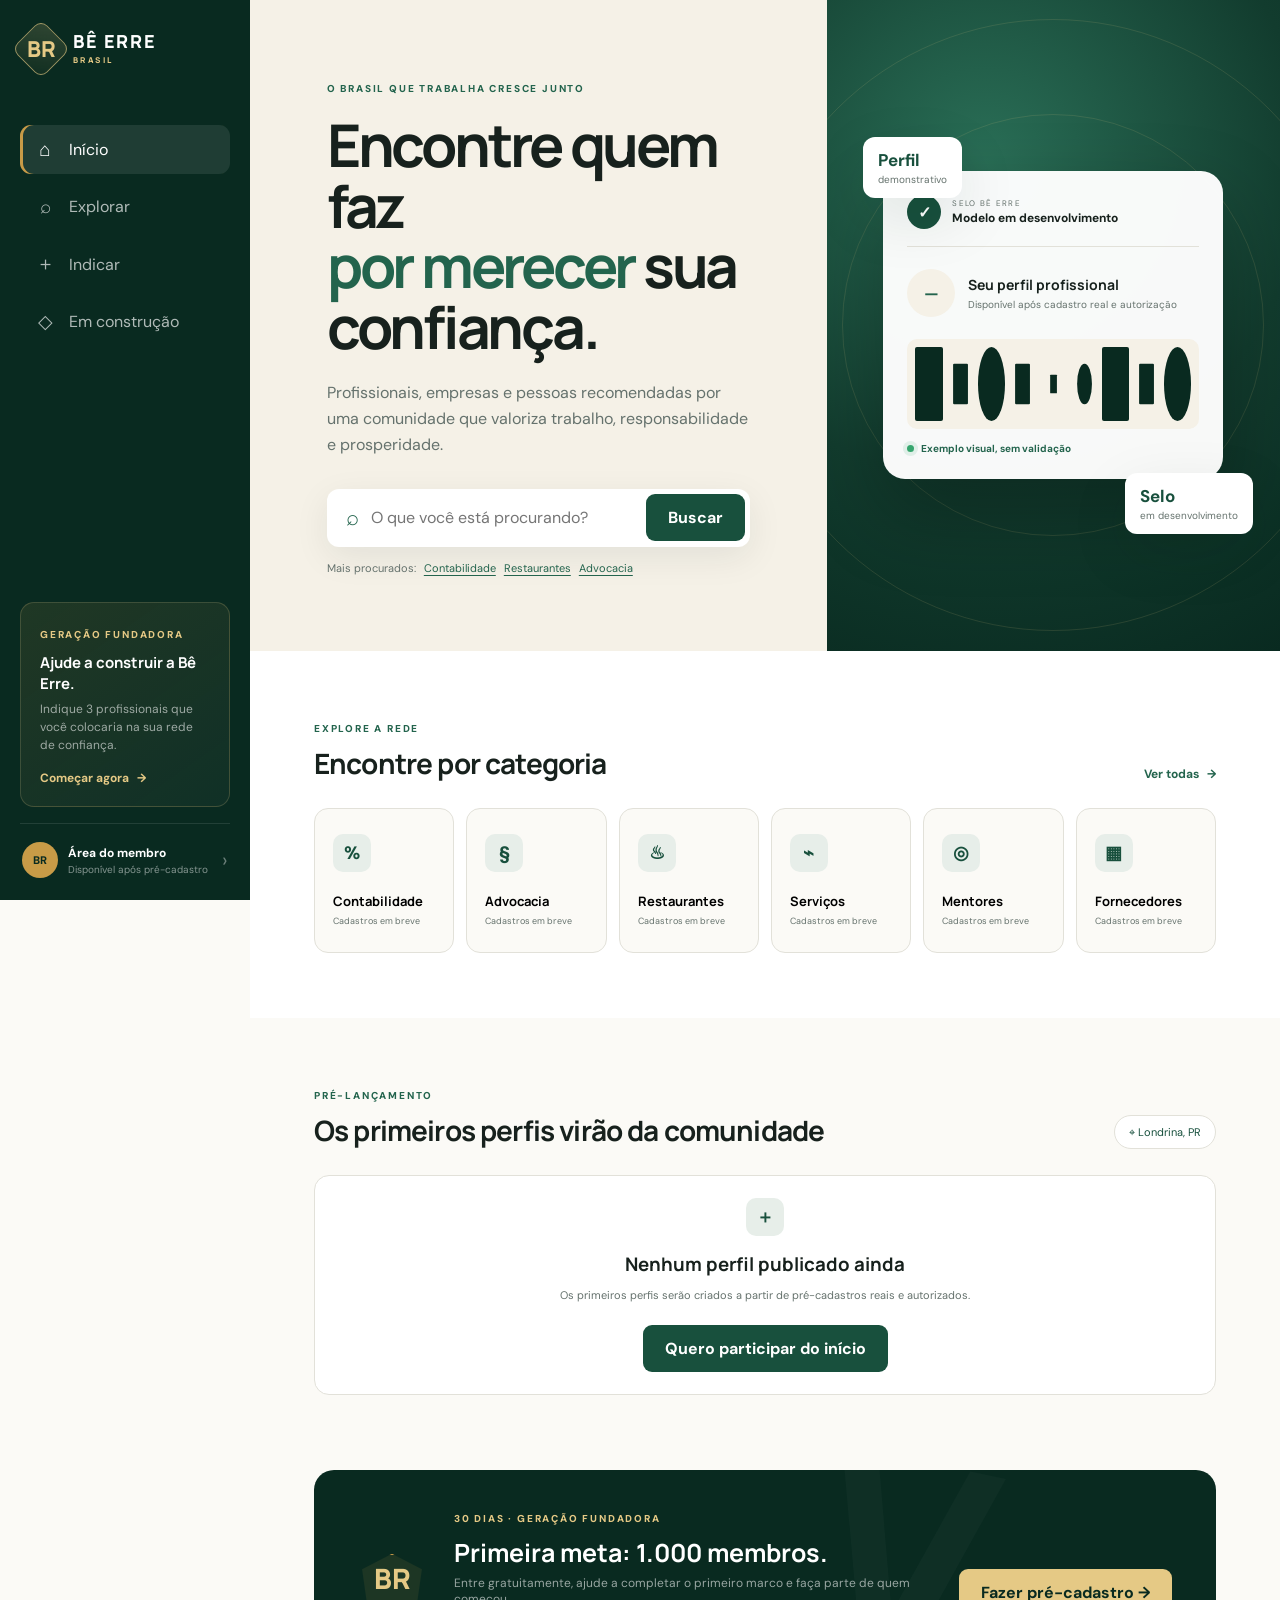
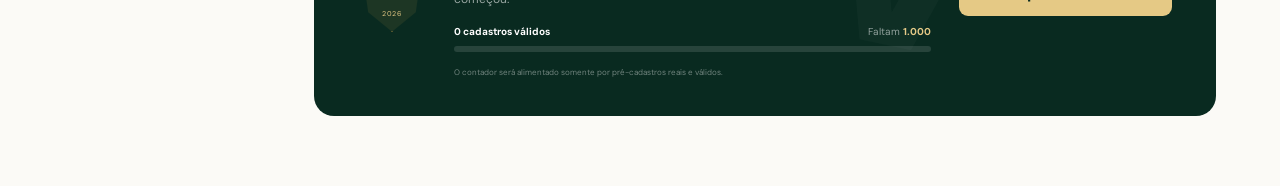
==== commit e62177b2: "Remove all placeholder profiles and members" ====
--- a/index.html
+++ b/index.html
@@ -34,8 +34,8 @@
       </div>
 
       <button class="user-chip" data-nav="perfil">
-        <span class="avatar avatar-small">NM</span>
-        <span><strong>Nicolas</strong><small>Membro fundador</small></span>
+        <span class="avatar avatar-small">BR</span>
+        <span><strong>Área do membro</strong><small>Disponível após pré-cadastro</small></span>
         <span class="chevron">›</span>
       </button>
     </aside>
@@ -46,7 +46,7 @@
           <span class="brand-mark"><span>BR</span></span>
           <span class="brand-name">BÊ ERRE<small>BRASIL</small></span>
         </a>
-        <button class="avatar avatar-small" data-nav="perfil" aria-label="Abrir perfil">NM</button>
+        <button class="avatar avatar-small" data-nav="perfil" aria-label="Abrir área do membro">BR</button>
       </header>
 
       <section class="view active" id="view-inicio">
@@ -74,8 +74,8 @@
                 <span><small>SELO BÊ ERRE</small><strong>Modelo em desenvolvimento</strong></span>
               </div>
               <div class="seal-profile">
-                <div class="avatar business">CH</div>
-                <div><strong>Chies Contabilidade</strong><span>Contabilidade · Londrina, PR</span></div>
+                <div class="avatar business">—</div>
+                <div><strong>Seu perfil profissional</strong><span>Disponível após cadastro real e autorização</span></div>
               </div>
               <div class="qr-demo" aria-hidden="true">
                 <span></span><span></span><span></span><span></span><span></span><span></span><span></span><span></span><span></span>
@@ -104,7 +104,7 @@
 
         <div class="section-block">
           <div class="section-heading">
-            <div><span class="eyebrow">COMO SERÁ</span><h2>Exemplos de perfis</h2></div>
+            <div><span class="eyebrow">PRÉ-LANÇAMENTO</span><h2>Os primeiros perfis virão da comunidade</h2></div>
             <button class="location-pill">⌖ Londrina, PR</button>
           </div>
           <div class="profile-row" id="featured-profiles"></div>
@@ -127,7 +127,7 @@
           <select id="city-filter" aria-label="Filtrar cidade"><option value="">Todas as cidades</option><option>Londrina</option><option>Maringá</option><option>Curitiba</option><option>Nacional</option></select>
           <select id="mode-filter" aria-label="Filtrar atendimento"><option value="">Todo atendimento</option><option>Presencial</option><option>Online</option><option>Domiciliar</option><option>Entrega</option></select>
         </div>
-        <div class="results-summary"><strong id="result-count">0 resultados</strong><span>Ordenados por relevância e confiança</span></div>
+        <div class="results-summary"><strong id="result-count">Nenhum perfil publicado</strong><span>Somente cadastros reais e autorizados aparecerão aqui</span></div>
         <div class="results-grid" id="results-grid"></div>
       </section>
 
@@ -146,7 +146,7 @@
             <span class="form-step">INDICAÇÃO 02</span>
             <h2>Indique alguém de confiança</h2>
             <p>A empresa só será publicada depois de aceitar o convite.</p>
-            <label>Nome da pessoa ou empresa<input required name="name" placeholder="Ex.: Chies Contabilidade" /></label>
+            <label>Nome da pessoa ou empresa<input required name="name" placeholder="Nome da sua indicação" /></label>
             <label>Categoria<select required name="category"><option value="">Selecione uma categoria</option><option>Contabilidade</option><option>Advocacia</option><option>Restaurante</option><option>Prestador de serviço</option><option>Fornecedor</option><option>Influenciador</option><option>Mentor ou palestrante</option><option>Outro</option></select></label>
             <label>Cidade<input required name="city" placeholder="Cidade, UF" /></label>
             <label>WhatsApp ou Instagram <small>opcional</small><input name="contact" placeholder="Como podemos convidar?" /></label>
@@ -168,14 +168,14 @@
         <div class="member-profile">
           <div class="member-cover">
             <button class="ghost-back" data-nav="inicio">← Voltar</button>
-            <div class="member-identity"><span class="avatar avatar-large">NM</span><div><span class="eyebrow gold">MEMBRO FUNDADOR 2026</span><h1>Nicolas Mondadori</h1><p>Londrina, Paraná · Membro desde novembro de 2026</p></div></div>
+            <div class="member-identity"><span class="avatar avatar-large">BR</span><div><span class="eyebrow gold">ÁREA DO MEMBRO</span><h1>Seu espaço na comunidade</h1><p>Disponível depois que o pré-cadastro real estiver funcionando.</p></div></div>
           </div>
           <div class="member-body">
             <div class="member-main">
-              <div class="panel"><div class="panel-head"><h2>Minha participação</h2><span class="status-badge">Demonstração</span></div><div class="stats-grid"><div><strong>—</strong><span>Indicações</span></div><div><strong>—</strong><span>Perfis salvos</span></div><div><strong>—</strong><span>Recomendações</span></div></div></div>
-              <div class="panel"><div class="panel-head"><h2>Minha Caderneta</h2><button class="link-button" data-nav="explorar">Explorar</button></div><p class="muted">Esta área será preenchida somente com profissionais e empresas reais que o membro salvar.</p></div>
-            </div>
-            <aside class="member-side"><div class="digital-seal"><span class="eyebrow gold">MODELO DE SELO</span><div class="founder-emblem large"><span>BR</span><small>2026</small></div><h3>Membro Fundador</h3><p>Exemplo visual, ainda não emitido</p><div class="seal-code">CÓDIGO APÓS VALIDAÇÃO</div><button class="primary full" id="verify-my-seal">Entender a validação</button></div></aside>
+              <div class="panel"><div class="panel-head"><h2>Perfil ainda não criado</h2><span class="status-badge">Pré-lançamento</span></div><p class="muted">Após o pré-cadastro, cada pessoa poderá completar seus dados gradualmente. Profissionais, empresas e fornecedores só serão publicados com autorização.</p></div>
+              <div class="panel"><div class="panel-head"><h2>Minha Caderneta</h2></div><p class="muted">Esta área começará vazia e será preenchida apenas quando o membro salvar perfis reais.</p></div>
+            </div>
+            <aside class="member-side"><div class="digital-seal"><span class="eyebrow gold">SELO BÊ ERRE</span><div class="founder-emblem large"><span>BR</span><small>2026</small></div><h3>Ainda não emitido</h3><p>O selo será criado somente após definição e cumprimento dos critérios.</p><div class="seal-code">AGUARDANDO VALIDAÇÃO</div><button class="primary full" id="verify-my-seal">Entender a validação</button></div></aside>
           </div>
         </div>
       </section>
--- a/styles.css
+++ b/styles.css
@@ -93,6 +93,8 @@
 .category-card strong, .category-card small { display: block; }.category-card strong { font-family: Manrope, sans-serif; font-size: 13px; }.category-card small { color: var(--muted); font-size: 9px; margin-top: 5px; }
 .location-pill { border: 1px solid var(--line); border-radius: 999px; background: white; padding: 9px 14px; font-size: 11px; color: var(--green-800); }
 .profile-row, .results-grid { display: grid; grid-template-columns: repeat(3, 1fr); gap: 16px; }
+.profile-row > .empty-profiles, .results-grid > .empty-profiles { grid-column: 1 / -1; }
+.empty-profiles { text-align: center; padding: 38px; }.empty-profiles .category-icon { margin: 0 auto 15px; }.empty-profiles h3 { margin-bottom: 7px; }.empty-profiles .primary { margin-top: 12px; }
 .profile-card { background: white; border: 1px solid var(--line); border-radius: 16px; overflow: hidden; transition: .2s; }
 .profile-card:hover { transform: translateY(-3px); box-shadow: var(--shadow); }
 .profile-cover { height: 75px; background: linear-gradient(135deg, var(--green-900), #2c745a); position: relative; }.profile-cover.gold-cover { background: linear-gradient(135deg, #806329, #d3ac59); }.profile-cover.blue-cover { background: linear-gradient(135deg, #263d4c, #60869b); }
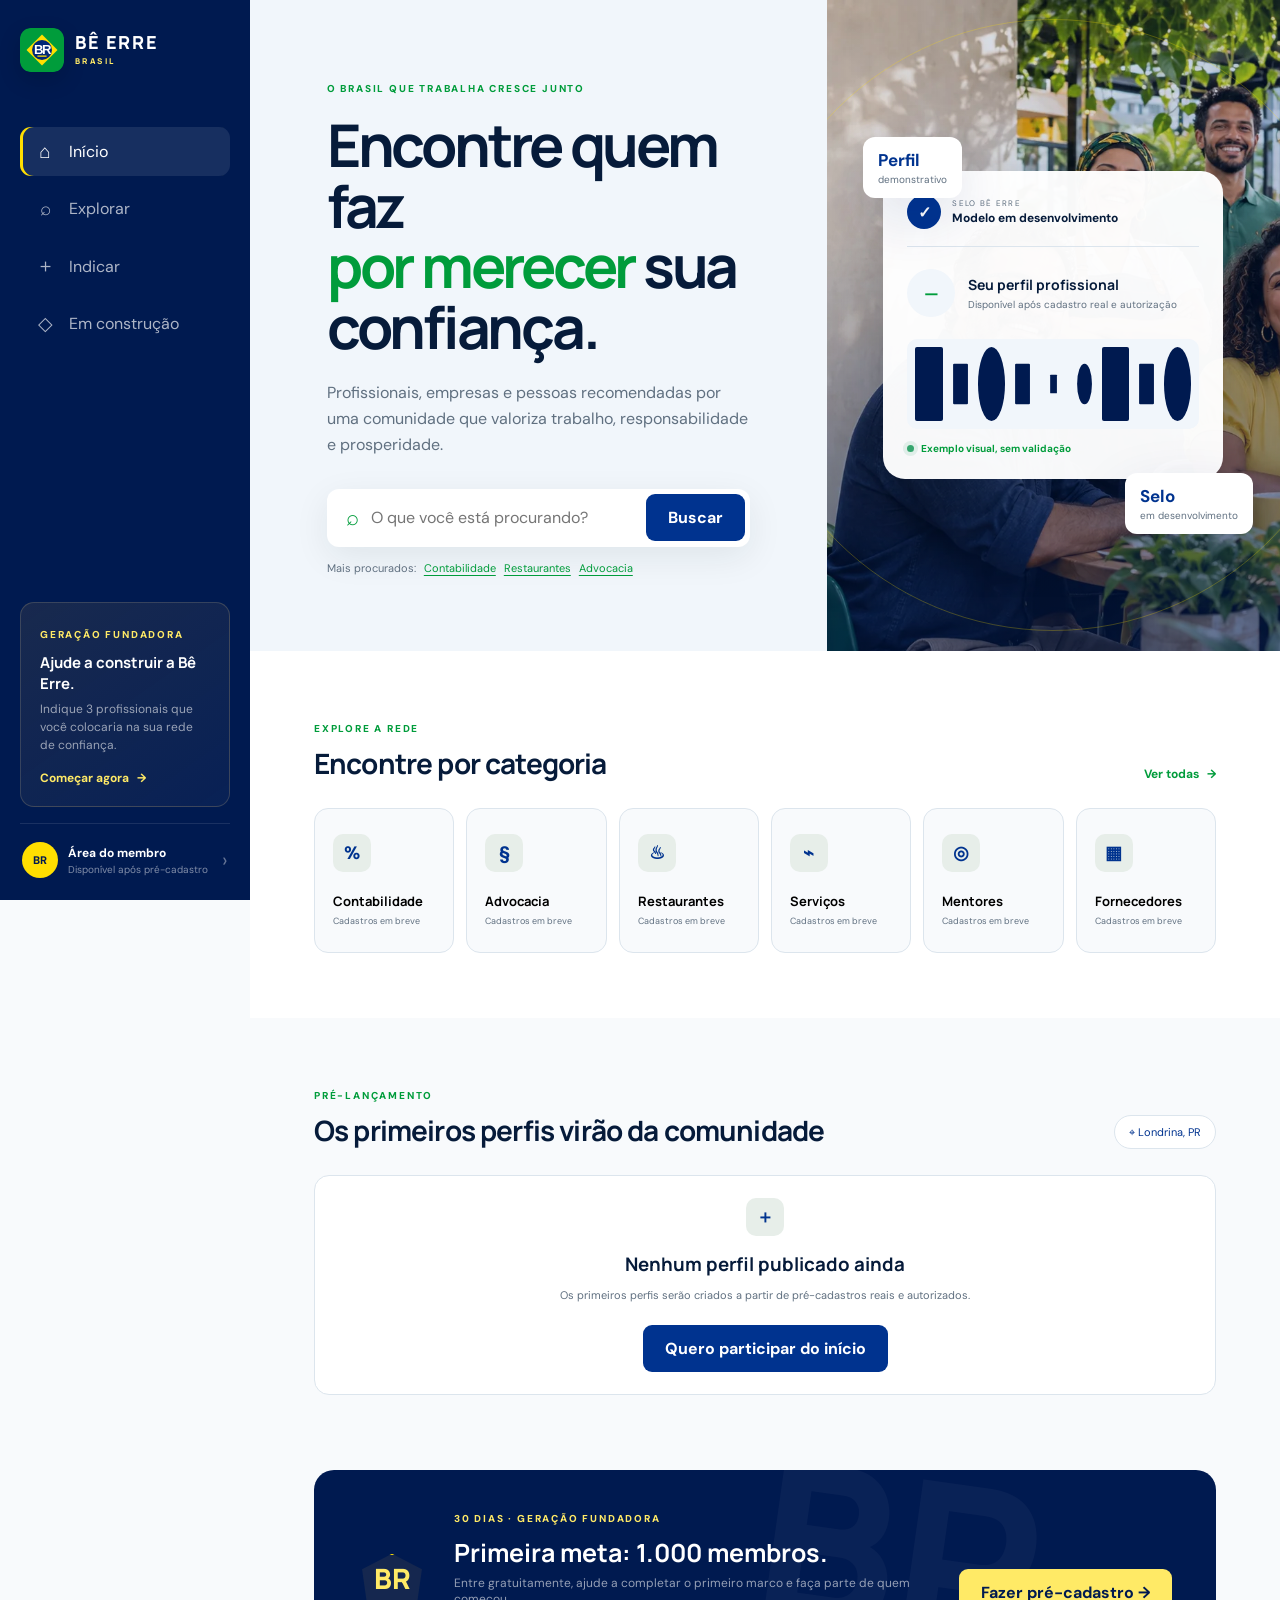
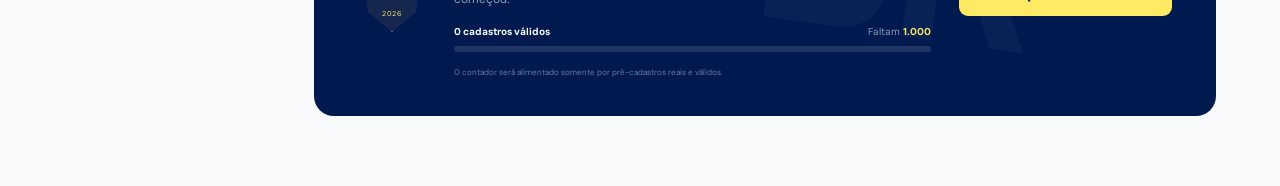
==== commit 5303a98e: "Publish standardized app and Instagram kit" ====
--- a/index.html
+++ b/index.html
@@ -3,8 +3,12 @@
 <head>
   <meta charset="UTF-8" />
   <meta name="viewport" content="width=device-width, initial-scale=1.0" />
-  <meta name="theme-color" content="#123c2e" />
-  <meta name="description" content="Protótipo da Bê Erre Brasil — uma rede de pessoas e negócios de confiança." />
+  <meta name="theme-color" content="#002776" />
+  <meta name="description" content="Bê Erre Brasil — encontre, indique e fortaleça profissionais e negócios brasileiros de confiança." />
+  <meta property="og:title" content="Bê Erre Brasil — confiança que conecta" />
+  <meta property="og:description" content="Uma rede brasileira de pessoas, profissionais e negócios recomendados pela comunidade." />
+  <meta property="og:image" content="assets/social/instagram-perfil.png" />
+  <link rel="icon" href="brand-kit/assets/icone-elo-brasil.svg" type="image/svg+xml" />
   <title>Bê Erre Brasil — Rede de confiança</title>
   <link rel="preconnect" href="https://fonts.googleapis.com">
   <link rel="preconnect" href="https://fonts.gstatic.com" crossorigin>
@@ -15,7 +19,7 @@
   <div class="app-shell">
     <aside class="sidebar">
       <a class="brand" href="#" data-nav="inicio" aria-label="Bê Erre Brasil — início">
-        <span class="brand-mark" aria-hidden="true"><span>BR</span></span>
+        <img class="brand-mark" src="brand-kit/assets/icone-elo-brasil.svg" alt="" aria-hidden="true" />
         <span class="brand-name">BÊ ERRE<small>BRASIL</small></span>
       </a>
 
@@ -30,7 +34,7 @@
         <span class="eyebrow gold">GERAÇÃO FUNDADORA</span>
         <strong>Ajude a construir a Bê Erre.</strong>
         <p>Indique 3 profissionais que você colocaria na sua rede de confiança.</p>
-        <button class="text-button" data-nav="indicar">Começar agora <span>→</span></button>
+        <button class="text-button" data-open-preregister>Começar agora <span>→</span></button>
       </div>
 
       <button class="user-chip" data-nav="perfil">
@@ -43,7 +47,7 @@
     <main class="main-content">
       <header class="mobile-header">
         <a class="brand compact" href="#" data-nav="inicio">
-          <span class="brand-mark"><span>BR</span></span>
+          <img class="brand-mark" src="brand-kit/assets/icone-elo-brasil.svg" alt="" aria-hidden="true" />
           <span class="brand-name">BÊ ERRE<small>BRASIL</small></span>
         </a>
         <button class="avatar avatar-small" data-nav="perfil" aria-label="Abrir área do membro">BR</button>
@@ -113,7 +117,7 @@
         <div class="founder-banner">
           <div class="founder-emblem"><span>BR</span><small>2026</small></div>
           <div class="founder-copy"><span class="eyebrow gold">30 DIAS · GERAÇÃO FUNDADORA</span><h2>Primeira meta: 1.000 membros.</h2><p>Entre gratuitamente, ajude a completar o primeiro marco e faça parte de quem começou.</p><div class="milestone-progress"><div><strong><span id="member-count">0</span> cadastros válidos</strong><span>Faltam <b id="members-left">1.000</b></span></div><div class="milestone-track"><span id="member-progress" style="width:0%"></span></div><small>O contador será alimentado somente por pré-cadastros reais e válidos.</small></div></div>
-          <button class="primary light" id="founder-button">Fazer pré-cadastro <span>→</span></button>
+          <button class="primary light" data-open-preregister>Fazer pré-cadastro <span>→</span></button>
         </div>
       </section>
 
@@ -203,6 +207,56 @@
     <button class="primary full" data-close>Continuar</button>
   </dialog>
 
+  <dialog id="preregister-modal" class="modal preregister-modal">
+    <button class="modal-close" data-close aria-label="Fechar">×</button>
+    <div class="preregister-head">
+      <span class="eyebrow gold">GERAÇÃO FUNDADORA · 30 DIAS</span>
+      <h2>Faça seu pré-cadastro gratuito</h2>
+      <p>Leva menos de dois minutos. Seus dados ficam privados e nenhum perfil será publicado sem sua autorização posterior.</p>
+    </div>
+    <form id="preregister-form" class="preregister-form">
+      <div class="form-grid">
+        <label class="span-2">Seu nome
+          <input required name="full_name" maxlength="120" autocomplete="name" placeholder="Como podemos chamar você?" />
+        </label>
+        <label>Cidade
+          <input required name="city" maxlength="80" autocomplete="address-level2" placeholder="Sua cidade" />
+        </label>
+        <label>Estado
+          <select required name="state" autocomplete="address-level1">
+            <option value="">Selecione</option>
+            <option>AC</option><option>AL</option><option>AP</option><option>AM</option><option>BA</option><option>CE</option><option>DF</option><option>ES</option><option>GO</option><option>MA</option><option>MT</option><option>MS</option><option>MG</option><option>PA</option><option>PB</option><option>PR</option><option>PE</option><option>PI</option><option>RJ</option><option>RN</option><option>RS</option><option>RO</option><option>RR</option><option>SC</option><option>SP</option><option>SE</option><option>TO</option>
+          </select>
+        </label>
+        <label>Melhor contato
+          <select required name="contact_type"><option value="whatsapp">WhatsApp</option><option value="email">E-mail</option></select>
+        </label>
+        <label>WhatsApp ou e-mail
+          <input required name="contact_value" maxlength="160" autocomplete="email" placeholder="Seu contato" />
+        </label>
+        <label class="span-2">Como você quer participar?
+          <select required name="participation_type">
+            <option value="">Selecione</option>
+            <option value="member">Quero buscar, contratar e indicar</option>
+            <option value="professional">Sou profissional ou prestador de serviço</option>
+            <option value="company">Represento uma empresa ou estabelecimento</option>
+            <option value="supplier">Sou fornecedor</option>
+            <option value="personal_brand">Sou influenciador, palestrante, mentor ou escritor</option>
+          </select>
+        </label>
+        <label class="span-2">Categoria de atuação <small>opcional</small>
+          <input name="category" maxlength="100" placeholder="Ex.: contabilidade, restaurante, manutenção" />
+        </label>
+      </div>
+      <label class="check-row"><input type="checkbox" name="support_interest" /> <span>Quero conhecer futuramente as formas de apoiar o projeto.</span></label>
+      <label class="check-row"><input required type="checkbox" name="contact_consent" /> <span>Autorizo contato sobre meu pré-cadastro e a abertura da comunidade.</span></label>
+      <label class="check-row"><input required type="checkbox" name="privacy_consent" /> <span>Li e concordo com o uso dos dados somente para o pré-cadastro, contato e organização da Bê Erre Brasil.</span></label>
+      <label class="honeypot" aria-hidden="true">Não preencha<input name="website" tabindex="-1" autocomplete="off" /></label>
+      <button class="primary full" id="preregister-submit" type="submit">Concluir pré-cadastro <span>→</span></button>
+      <small class="privacy-note">Não pedimos documentos, opinião política, endereço completo ou dados financeiros nesta etapa.</small>
+    </form>
+  </dialog>
+
   <script src="app.js"></script>
 </body>
 </html>
--- a/styles.css
+++ b/styles.css
@@ -1,17 +1,17 @@
 :root {
-  --green-950: #092a20;
-  --green-900: #123c2e;
-  --green-800: #18503d;
-  --green-700: #23644d;
-  --gold: #c89b47;
-  --gold-light: #e5c985;
-  --cream: #f5f1e7;
-  --paper: #fbfaf6;
-  --ink: #17211d;
-  --muted: #65726d;
-  --line: #e2e1d9;
+  --green-950: #001a50;
+  --green-900: #002776;
+  --green-800: #00338f;
+  --green-700: #009c3b;
+  --gold: #ffdf00;
+  --gold-light: #ffea66;
+  --cream: #f1f6fb;
+  --paper: #f8fafc;
+  --ink: #061b3a;
+  --muted: #607080;
+  --line: #dce5ed;
   --white: #fff;
-  --shadow: 0 20px 60px rgba(9, 42, 32, .10);
+  --shadow: 0 20px 60px rgba(0, 39, 118, .12);
   --radius: 18px;
 }
 
@@ -23,8 +23,7 @@
 .app-shell { min-height: 100vh; }
 .sidebar { position: fixed; inset: 0 auto 0 0; width: 250px; background: var(--green-950); color: white; padding: 28px 20px 22px; display: flex; flex-direction: column; z-index: 20; }
 .brand { display: inline-flex; align-items: center; gap: 11px; color: inherit; text-decoration: none; }
-.brand-mark { width: 42px; height: 42px; display: grid; place-items: center; border: 1px solid rgba(229,201,133,.65); transform: rotate(45deg); border-radius: 9px; background: linear-gradient(145deg, rgba(229,201,133,.18), rgba(200,155,71,.04)); }
-.brand-mark span { font-family: Manrope, sans-serif; font-weight: 800; color: var(--gold-light); transform: rotate(-45deg); font-size: 22px; }
+.brand-mark { width: 44px; height: 44px; display:block; border-radius: 11px; box-shadow:0 8px 22px rgba(0,0,0,.16); }
 .brand-name { font-family: Manrope, sans-serif; font-size: 18px; font-weight: 800; line-height: .85; letter-spacing: .09em; }
 .brand-name small { display: block; color: var(--gold-light); font-size: 8px; letter-spacing: .3em; margin-top: 7px; }
 .side-nav { display: grid; gap: 8px; margin-top: 55px; }
@@ -62,9 +61,9 @@
 .search-box button:hover, .primary:hover { background: var(--green-700); transform: translateY(-1px); }
 .quick-links { margin-top: 14px; display: flex; align-items: center; flex-wrap: wrap; gap: 8px; color: var(--muted); font-size: 11px; }
 .quick-links button { border: 0; background: transparent; color: var(--green-700); padding: 0; text-decoration: underline; text-underline-offset: 3px; }
-.hero-visual { background: radial-gradient(circle at 35% 25%, #2a6f57, var(--green-900) 56%, var(--green-950)); position: relative; display: grid; place-items: center; min-height: 550px; overflow: hidden; }
-.hero-visual::before, .hero-visual::after { content:""; position: absolute; border: 1px solid rgba(229,201,133,.13); border-radius: 50%; width: 420px; height: 420px; }
-.hero-visual::after { width: 610px; height: 610px; }
+.hero-visual { background:linear-gradient(90deg,rgba(0,39,118,.05),rgba(0,39,118,.24)),url("assets/hero-network.webp") center/cover; position: relative; display: grid; place-items: center; min-height: 550px; overflow: hidden; }
+.hero-visual::before { content:""; position:absolute; inset:0; background:linear-gradient(180deg,transparent 35%,rgba(0,26,80,.48)); }
+.hero-visual::after { content:""; position: absolute; border: 1px solid rgba(255,223,0,.25); border-radius: 50%; width: 610px; height: 610px; }
 .seal-card { width: min(390px, 75%); background: rgba(255,255,255,.97); border-radius: 22px; padding: 24px; box-shadow: 0 35px 80px rgba(0,0,0,.28); position: relative; z-index: 2; }
 .floating { animation: floating 4s ease-in-out infinite; }
 @keyframes floating { 50% { transform: translateY(-8px) rotate(.3deg); } }
@@ -103,7 +102,7 @@
 .profile-meta { padding-top: 12px; border-top: 1px solid var(--line); display: flex; justify-content: space-between; align-items: center; font-size: 9px; color: var(--muted); }.recommendations { color: var(--green-700); font-weight: 700; }
 .profile-card button.open-profile { width: 100%; border: 0; border-top: 1px solid var(--line); background: white; padding: 12px; color: var(--green-700); font-weight: 700; font-size: 10px; }
 .founder-banner { margin: 10px clamp(28px, 5vw, 78px) 70px; padding: 36px 44px; background: var(--green-950); color: white; border-radius: 20px; display: grid; grid-template-columns: auto 1fr auto; align-items: center; gap: 28px; overflow: hidden; position: relative; }
-.founder-banner::after { content:"V"; position:absolute; right:25%; top:-100px; font-family:Manrope; font-size:260px; font-weight:800; color:rgba(255,255,255,.025); transform:rotate(12deg); }
+.founder-banner::after { content:"BR"; position:absolute; right:19%; top:-70px; font-family:Manrope; font-size:220px; font-weight:800; color:rgba(255,255,255,.035); transform:rotate(8deg); }
 .founder-emblem { width: 68px; height: 78px; display: grid; place-items: center; border: 1px solid var(--gold); color: var(--gold-light); clip-path: polygon(50% 0, 94% 20%, 85% 75%, 50% 100%, 15% 75%, 6% 20%); background: rgba(200,155,71,.1); }.founder-emblem span { font-family: Manrope; font-size: 28px; font-weight: 800; grid-area: 1/1; }.founder-emblem small { font-size: 7px; letter-spacing: .1em; align-self: end; margin-bottom: 13px; }
 .founder-copy h2 { font-size: 25px; margin: 8px 0 5px; }.founder-copy p { color: rgba(255,255,255,.58); font-size: 12px; margin: 0; }.primary.light { background: var(--gold-light); color: var(--green-950); position: relative; z-index: 2; }
 .milestone-progress { max-width: 560px; margin-top: 18px; }.milestone-progress > div:first-child { display: flex; justify-content: space-between; gap: 15px; font-size: 10px; color: rgba(255,255,255,.55); }.milestone-progress > div:first-child strong { color: white; }.milestone-progress > div:first-child b { color: var(--gold-light); }.milestone-track { height: 6px; margin: 8px 0 7px; background: rgba(255,255,255,.12); border-radius: 99px; overflow: hidden; }.milestone-track span { display: block; height: 100%; background: var(--gold-light); border-radius: inherit; }.milestone-progress small { color: rgba(255,255,255,.42); font-size: 8px; }
@@ -116,6 +115,7 @@
 .roadmap-head { background:var(--green-950); color:white; }.roadmap-head .eyebrow { color:var(--gold-light); }.roadmap-head > p { color:rgba(255,255,255,.5); }.roadmap-grid { display:grid; grid-template-columns:repeat(3,1fr); gap:16px; padding:50px clamp(28px,5vw,78px) 75px; }.roadmap-card { border:1px solid var(--line); border-radius:16px; background:white; padding:24px; min-height:250px; display:flex; flex-direction:column; }.roadmap-icon { width:43px; height:43px; border-radius:12px; display:grid; place-items:center; background:var(--cream); color:var(--green-700); font-size:19px; }.roadmap-card .state { margin:18px 0 8px; font-size:8px; font-weight:800; letter-spacing:.14em; color:var(--gold); }.roadmap-card h3 { font-size:18px; margin:0 0 8px; }.roadmap-card p { color:var(--muted); font-size:11px; line-height:1.55; margin:0 0 20px; }.vote-button { margin-top:auto; border:1px solid var(--line); border-radius:9px; padding:10px; background:white; color:var(--green-700); font-size:10px; font-weight:700; }.vote-button.voted { background:var(--green-800); color:white; border-color:var(--green-800); }
 .member-cover { background:var(--green-950); color:white; padding:38px clamp(28px,5vw,78px) 45px; }.ghost-back { color:rgba(255,255,255,.55); background:none; border:0; padding:0; font-size:11px; }.member-identity { display:flex; align-items:center; gap:20px; margin-top:45px; }.member-identity h1 { font-size:38px; margin:8px 0 4px; }.member-identity p { color:rgba(255,255,255,.5); font-size:11px; margin:0; }.member-body { padding:35px clamp(28px,5vw,78px) 70px; display:grid; grid-template-columns:1fr 280px; gap:24px; }.member-main { display:grid; gap:18px; }.panel { border:1px solid var(--line); background:white; border-radius:15px; padding:22px; }.panel-head { display:flex; justify-content:space-between; align-items:center; }.panel h2 { font-size:18px; margin:0; }.status-badge { padding:5px 9px; border-radius:999px; background:#e2f2e9; color:#287650; font-size:8px; font-weight:800; }.stats-grid { display:grid; grid-template-columns:repeat(3,1fr); margin-top:22px; border-top:1px solid var(--line); }.stats-grid div { padding:20px 0 0; }.stats-grid strong,.stats-grid span { display:block; }.stats-grid strong { font:800 26px Manrope; }.stats-grid span { color:var(--muted); font-size:9px; }.muted { color:var(--muted); font-size:11px; }.saved-list { display:grid; gap:10px; margin-top:18px; }.saved-list > div { display:flex; align-items:center; gap:10px; padding:10px; background:var(--paper); border-radius:10px; }.saved-list > div > span:nth-child(2) { flex:1; }.saved-list strong,.saved-list small { display:block; }.saved-list strong { font-size:10px; }.saved-list small { color:var(--muted); font-size:8px; margin-top:2px; }.saved-list i { font-style:normal; color:var(--muted); }.digital-seal { text-align:center; background:var(--green-950); color:white; border-radius:17px; padding:25px 20px; }.founder-emblem.large { width:90px; height:105px; margin:22px auto 15px; }.digital-seal h3 { margin:0 0 5px; }.digital-seal p { font-size:9px; color:rgba(255,255,255,.5); }.seal-code { font:700 10px monospace; letter-spacing:.08em; padding:9px; margin:18px 0; border:1px dashed rgba(229,201,133,.3); color:var(--gold-light); }
 .modal { border:0; border-radius:20px; padding:0; width:min(580px,calc(100% - 30px)); max-height:90vh; overflow:auto; box-shadow:0 30px 100px rgba(0,0,0,.35); }.modal::backdrop { background:rgba(5,24,18,.72); backdrop-filter:blur(4px); }.modal-close { position:absolute; right:15px; top:13px; width:32px; height:32px; border-radius:50%; border:0; background:rgba(255,255,255,.85); font-size:20px; z-index:4; }.modal-profile-cover { height:125px; background:linear-gradient(135deg,var(--green-900),#34785f); }.modal-profile-main { padding:0 30px 30px; }.modal-profile-main > .avatar { width:75px; height:75px; margin-top:-38px; border:5px solid white; position:relative; }.modal-profile-main h2 { font-size:25px; margin:15px 0 4px; }.modal-profile-main .subtitle { color:var(--muted); font-size:11px; }.verified-line { display:flex; gap:6px; flex-wrap:wrap; margin:16px 0; }.verified-line span { padding:6px 9px; background:#e6f1eb; color:var(--green-700); border-radius:999px; font-size:8px; font-weight:700; }.modal-description { color:var(--muted); font-size:12px; line-height:1.6; }.modal-info { display:grid; grid-template-columns:1fr 1fr; gap:10px; margin:20px 0; }.modal-info div { background:var(--paper); border-radius:10px; padding:12px; }.modal-info strong,.modal-info span { display:block; }.modal-info strong { font-size:9px; }.modal-info span { color:var(--muted); font-size:9px; margin-top:3px; }.modal-actions { display:grid; grid-template-columns:1fr 1fr; gap:9px; }.secondary { border:1px solid var(--green-800); border-radius:9px; background:white; color:var(--green-800); font-weight:700; }.message-modal { text-align:center; padding:45px 35px 30px; }.success-icon { width:55px; height:55px; display:grid; place-items:center; margin:0 auto 18px; border-radius:50%; color:white; background:var(--green-700); font-weight:800; font-size:22px; }.message-modal h2 { margin-bottom:8px; }.message-modal p { color:var(--muted); font-size:12px; line-height:1.6; margin:0 0 24px; }
+.preregister-modal { width:min(680px,calc(100% - 24px)); }.preregister-head { padding:34px 34px 24px; background:var(--green-950); color:white; }.preregister-head h2 { font-size:28px; margin:10px 0 7px; }.preregister-head p { color:rgba(255,255,255,.62); font-size:11px; line-height:1.55; margin:0; max-width:540px; }.preregister-form { padding:26px 34px 30px; }.form-grid { display:grid; grid-template-columns:1fr 1fr; gap:13px; }.form-grid label { font-size:10px; font-weight:700; }.form-grid label small { float:right; color:var(--muted); font-weight:400; }.form-grid input,.form-grid select { display:block; width:100%; height:44px; margin-top:6px; border:1px solid var(--line); border-radius:9px; padding:0 11px; background:white; outline:0; }.form-grid input:focus,.form-grid select:focus { border-color:var(--green-700); box-shadow:0 0 0 3px rgba(35,100,77,.08); }.span-2 { grid-column:1/-1; }.check-row { display:flex; align-items:flex-start; gap:8px; margin-top:13px; color:var(--muted); font-size:9px; line-height:1.45; }.check-row input { margin-top:2px; accent-color:var(--green-700); }.honeypot { position:absolute; left:-10000px; width:1px; height:1px; overflow:hidden; }.preregister-form .primary { margin-top:19px; }.preregister-form button:disabled { opacity:.65; cursor:wait; transform:none; }
 
 @media (max-width: 1100px) {
   .category-grid { grid-template-columns:repeat(3,1fr); }
@@ -125,11 +125,12 @@
 }
 
 @media (max-width: 760px) {
-  body { padding-bottom:72px; }.sidebar { display:none; }.main-content { margin-left:0; }.mobile-header { height:69px; display:flex; align-items:center; justify-content:space-between; padding:0 18px; background:var(--green-950); color:white; position:sticky; top:0; z-index:15; }.brand.compact .brand-mark { width:34px; height:34px; }.brand.compact .brand-mark span { font-size:18px; }.brand.compact .brand-name { font-size:15px; }
+  body { padding-bottom:72px; }.sidebar { display:none; }.main-content { margin-left:0; }.mobile-header { height:69px; display:flex; align-items:center; justify-content:space-between; padding:0 18px; background:var(--green-950); color:white; position:sticky; top:0; z-index:15; }.brand.compact .brand-mark { width:36px; height:36px; }.brand.compact .brand-name { font-size:15px; }
   .bottom-nav { position:fixed; inset:auto 0 0; height:68px; z-index:30; display:grid; grid-template-columns:repeat(5,1fr); background:white; border-top:1px solid var(--line); box-shadow:0 -8px 30px rgba(9,42,32,.08); }.bottom-nav button { border:0; background:white; color:#7b8580; font-size:8px; display:flex; flex-direction:column; align-items:center; justify-content:center; gap:4px; }.bottom-nav button span { font-size:18px; line-height:1; }.bottom-nav button.active { color:var(--green-800); }.bottom-nav .add-button span { width:36px; height:36px; border-radius:12px; display:grid; place-items:center; color:white; background:var(--green-800); margin-top:-19px; box-shadow:0 7px 18px rgba(24,80,61,.25); }.bottom-nav .add-button { color:var(--green-800); }
   .hero { min-height:auto; }.hero-copy { padding:48px 20px 38px; }.hero h1 { font-size:39px; }.hero-copy > p { font-size:14px; }.search-box { height:54px; }.search-box button { padding:12px 15px; }.hero-visual { min-height:365px; }.seal-card { width:78%; padding:19px; }.trust-note { padding:9px 11px; }.note-one { left:3%; top:15%; }.note-two { right:2%; bottom:12%; }
   .section-block { padding:46px 18px; }.section-heading { align-items:center; }.section-heading h2 { font-size:22px; }.category-grid { grid-template-columns:repeat(2,1fr); gap:9px; }.category-card { min-height:125px; padding:15px; }.profile-row,.results-grid { grid-template-columns:1fr; }.founder-banner { margin:0 18px 50px; padding:28px 22px; grid-template-columns:auto 1fr; gap:17px; }.founder-banner .primary { grid-column:1/-1; width:100%; }.founder-copy h2 { font-size:20px; }.milestone-progress > div:first-child { display:block; }.milestone-progress > div:first-child span { display:block; margin-top:3px; }
   .page-head { padding:44px 20px 28px; display:block; }.page-head h1 { font-size:38px; }.page-head > p { margin-top:20px; }.explore-toolbar { padding:18px; grid-template-columns:1fr 1fr; }.wide-search { grid-column:1/-1; }.explore-toolbar select { height:42px; min-width:0; width:100%; font-size:10px; }.results-summary { padding:25px 18px 13px; }.results-summary span { display:none; }.results-grid { padding:0 18px 50px; }
   .split-layout { grid-template-columns:1fr; }.referral-intro { padding:45px 20px; min-height:auto; }.referral-intro h1 { font-size:39px; }.progress-card { margin-top:32px; }.referral-form { width:calc(100% - 40px); margin:42px auto; }.roadmap-grid { grid-template-columns:1fr; padding:30px 18px 50px; }.roadmap-card { min-height:220px; }
   .member-cover { padding:25px 20px 35px; }.member-identity { align-items:flex-start; margin-top:35px; }.member-identity h1 { font-size:27px; }.member-identity .avatar-large { width:66px; height:66px; }.member-body { padding:22px 18px 50px; grid-template-columns:1fr; }.member-side { order:-1; }.digital-seal { max-width:340px; width:100%; margin:auto; }.stats-grid { gap:10px; }.modal-actions { grid-template-columns:1fr; }
+  .preregister-head { padding:31px 22px 21px; }.preregister-form { padding:22px; }.form-grid { grid-template-columns:1fr; }.span-2 { grid-column:auto; }
 }
